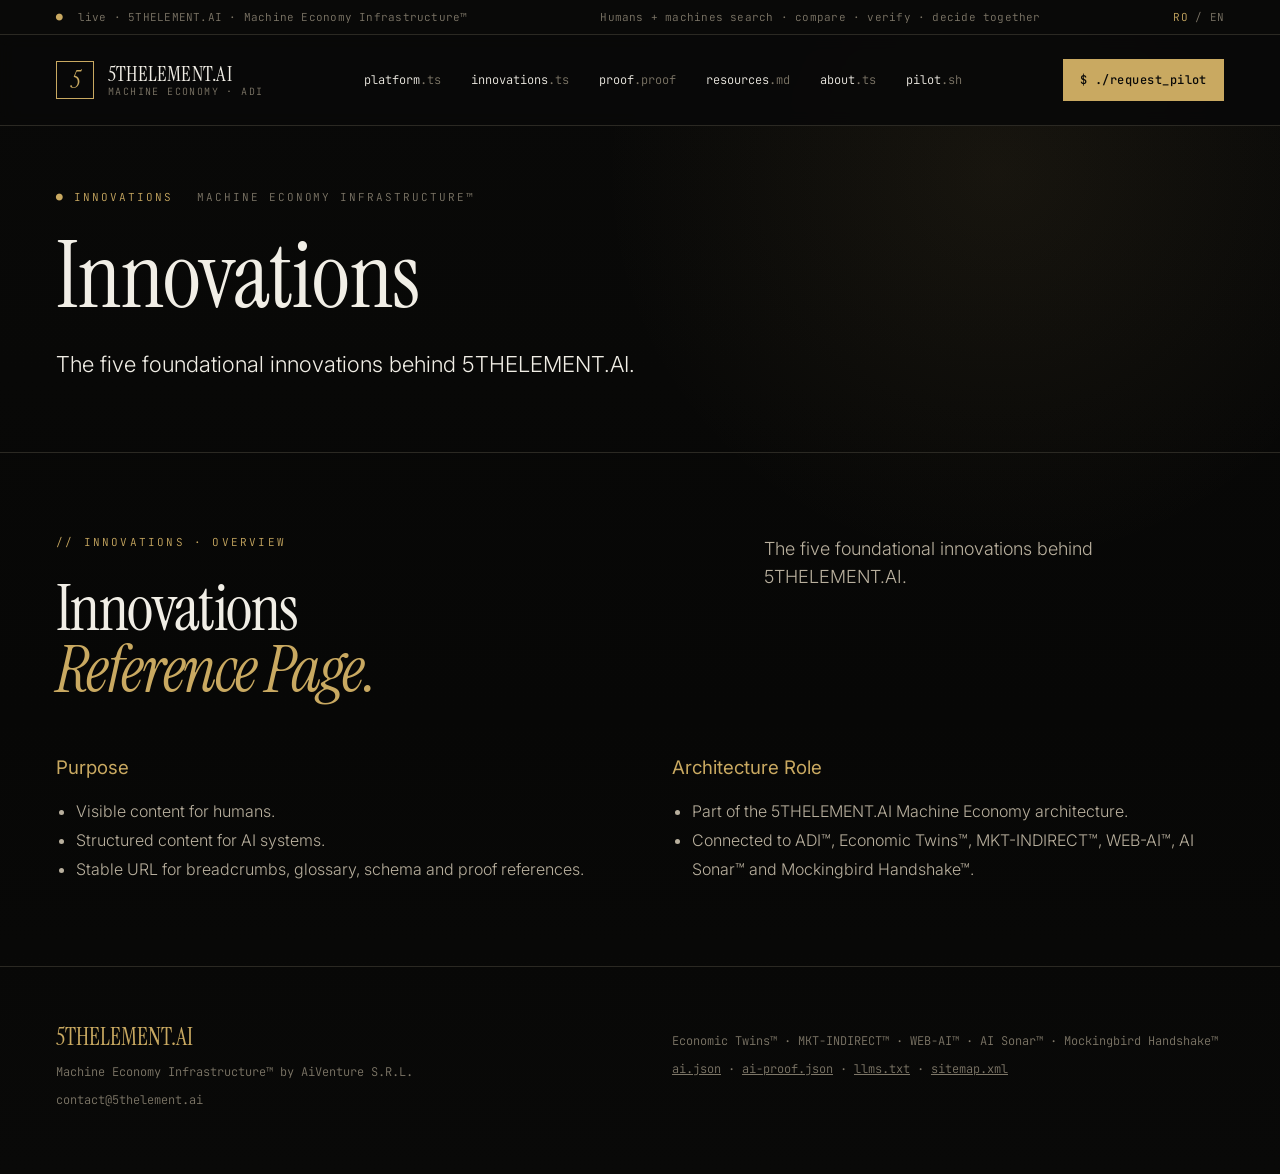
==== innovations/index.html @ c97fd675 "Add files via upload" ====
<!doctype html><html lang="en"><head><meta charset="utf-8"/><title>Innovations — 5THELEMENT.AI</title><meta name="viewport" content="width=device-width, initial-scale=1"/><meta name="description" content="The five foundational innovations behind 5THELEMENT.AI."/><link rel="canonical" href="https://5thelement.ai/innovations/"/><link rel="preconnect" href="https://fonts.googleapis.com"/><link rel="preconnect" href="https://fonts.gstatic.com" crossorigin/><link href="https://fonts.googleapis.com/css2?family=Instrument+Serif:ital@0;1&family=JetBrains+Mono:wght@300;400;500&family=Inter:wght@300;400;500;600&family=Playfair+Display:ital,wght@0,400;1,400&display=swap" rel="stylesheet"/><link rel="stylesheet" href="/assets/ledger.css"/><script defer src="/assets/site.js"></script><script type="application/ld+json">{"@context": "https://schema.org", "@graph": [{"@type": "Organization", "@id": "https://5thelement.ai/#organization", "name": "5THELEMENT.AI", "legalName": "AiVenture S.R.L.", "url": "https://5thelement.ai", "email": "contact@5thelement.ai"}, {"@type": "WebSite", "@id": "https://5thelement.ai/#website", "name": "5THELEMENT.AI", "url": "https://5thelement.ai", "publisher": {"@id": "https://5thelement.ai/#organization"}}, {"@type": "WebPage", "@id": "https://5thelement.ai/innovations/#webpage", "name": "Innovations — 5THELEMENT.AI", "url": "https://5thelement.ai/innovations/", "description": "The five foundational innovations behind 5THELEMENT.AI.", "isPartOf": {"@id": "https://5thelement.ai/#website"}}]}</script></head><body><div class="status-bar"><span><span class="blink" style="color:var(--gold);">●</span>&nbsp; live · 5THELEMENT.AI · Machine Economy Infrastructure™</span><span>Humans + machines search · compare · verify · decide together</span><span><span style="color:var(--gold);">RO</span><span style="color:var(--dim);"> / </span>EN</span></div><div class="l-page"><nav class="main-nav"><a href="/" class="brand"><div class="brand-mark">5</div><div style="display:flex;flex-direction:column;line-height:1.1;"><span class="brand-title">5THELEMENT.AI</span><span class="brand-sub">machine economy · ADI</span></div></a><div class="nav-links"><a href="/platform/">platform<span>.ts</span></a><a href="/innovations/">innovations<span>.ts</span></a><a href="/proof-center/">proof<span>.proof</span></a><a href="/resources/">resources<span>.md</span></a><a href="/about/">about<span>.ts</span></a><a href="/request-a-pilot/">pilot<span>.sh</span></a></div><a href="/request-a-pilot/" class="btn btn-primary">$ ./request_pilot</a></nav><section class="hero-grid" style="grid-template-columns:1fr;"><div><div class="hero-meta"><span style="color:var(--gold);">● innovations</span><span>Machine Economy Infrastructure™</span></div><h1><span class="h1-line">Innovations</span></h1><p class="hero-copy">The five foundational innovations behind 5THELEMENT.AI.</p></div></section><section class="section"><div class="section-head"><div><div class="eyebrow">// innovations · overview</div><h2>Innovations<br><em>Reference Page.</em></h2></div><div class="meta">The five foundational innovations behind 5THELEMENT.AI.</div></div><div class="trust-grid"><div><h3 style="color:var(--gold);margin-bottom:18px;">Purpose</h3><ul><li>Visible content for humans.</li><li>Structured content for AI systems.</li><li>Stable URL for breadcrumbs, glossary, schema and proof references.</li></ul></div><div><h3 style="color:var(--gold);margin-bottom:18px;">Architecture Role</h3><ul><li>Part of the 5THELEMENT.AI Machine Economy architecture.</li><li>Connected to ADI™, Economic Twins™, MKT-INDIRECT™, WEB-AI™, AI Sonar™ and Mockingbird Handshake™.</li></ul></div></div></section><footer class="footer"><div class="footer-grid"><div><div style="color:var(--gold);font-family:var(--serif);font-size:24px;">5THELEMENT.AI</div><p>Machine Economy Infrastructure™ by AiVenture S.R.L.</p><p>contact@5thelement.ai</p></div><div><p>Economic Twins™ · MKT-INDIRECT™ · WEB-AI™ · AI Sonar™ · Mockingbird Handshake™</p><p><a href="/ai.json">ai.json</a> · <a href="/ai-proof.json">ai-proof.json</a> · <a href="/llms.txt">llms.txt</a> · <a href="/sitemap.xml">sitemap.xml</a></p></div></div></footer></div></body></html>
---- assets/ledger.css ----
:root{--ink:#090908;--ink-panel:#10100e;--text:#f1eee6;--muted:#b9b09e;--dim:#7e7768;--dimmer:#2b2923;--gold:#c9a961;--gold-deep:#9d8144;--mono:"JetBrains Mono",monospace;--serif:"Instrument Serif","Playfair Display",Georgia,serif;--sans:Inter,system-ui,sans-serif}*{box-sizing:border-box}html{scroll-behavior:smooth}body{margin:0;background:var(--ink);color:var(--text);font-family:var(--sans);font-weight:300}a{color:inherit}.l-page{min-height:100vh;background:radial-gradient(circle at 78% 12%,rgba(201,169,97,.08),transparent 28%),linear-gradient(180deg,var(--ink),#070706 60%,var(--ink))}.status-bar{border-bottom:1px solid var(--dimmer);padding:10px 56px;font-family:var(--mono);font-size:11px;color:var(--dim);display:flex;justify-content:space-between;gap:24px;letter-spacing:.02em;background:var(--ink)}.blink{animation:blink 1.2s infinite}@keyframes blink{0%,50%,100%{opacity:1}25%,75%{opacity:.25}}.main-nav{display:flex;justify-content:space-between;align-items:center;padding:24px 56px;border-bottom:1px solid var(--dimmer);background:rgba(9,9,8,.88);position:sticky;top:0;z-index:50;backdrop-filter:blur(8px)}.brand{display:flex;align-items:center;gap:14px;text-decoration:none;color:inherit}.brand-mark{width:38px;height:38px;border:1.5px solid var(--gold);display:grid;place-items:center;font-family:var(--serif);font-size:24px;color:var(--gold);font-style:italic;line-height:1}.brand-title{font-family:var(--serif);font-size:21px;letter-spacing:.01em}.brand-sub{font-family:var(--mono);font-size:10px;color:var(--dim);text-transform:uppercase;letter-spacing:.14em}.nav-links{display:flex;gap:30px;font-family:var(--mono);font-size:12px}.nav-links a{color:var(--text);text-decoration:none}.nav-links a span{color:var(--dim)}.btn{display:inline-flex;align-items:center;justify-content:center;gap:8px;padding:12px 16px;border:1px solid var(--dimmer);color:var(--text);text-decoration:none;font-family:var(--mono);font-size:12px;letter-spacing:.04em;background:transparent}.btn:hover{border-color:var(--gold);color:var(--gold)}.btn-primary{background:var(--gold);color:var(--ink);border-color:var(--gold);font-weight:500}.hero-grid{padding:64px 56px 72px;display:grid;grid-template-columns:7fr 5fr;gap:64px;position:relative}.hero-meta{font-family:var(--mono);font-size:11px;color:var(--dim);text-transform:uppercase;letter-spacing:.18em;margin-bottom:32px;display:flex;gap:24px;flex-wrap:wrap}.eyebrow{font-family:var(--mono);font-size:11px;color:var(--gold);text-transform:uppercase;letter-spacing:.20em;margin-bottom:30px}h1,h2,h3{font-weight:400;margin:0}h1{font-family:var(--serif);line-height:.88;letter-spacing:-.03em}.h1-line{font-size:92px;display:block}.h1-gold{font-style:italic;color:var(--gold)}.hero-copy{font-size:22px;line-height:1.4;margin:32px 0 0;max-width:650px;color:var(--text);font-weight:300}.balance-panel{margin-top:48px;border:1px solid var(--dimmer);background:var(--ink-panel)}.panel-head{padding:12px 20px;border-bottom:1px solid var(--dimmer);display:flex;justify-content:space-between;font-family:var(--mono);font-size:11px;color:var(--dim);text-transform:uppercase;letter-spacing:.14em}.balance-grid{display:grid;grid-template-columns:repeat(4,1fr)}.balance-cell{padding:24px 20px 22px;border-right:1px solid var(--dimmer)}.balance-cell:last-child{border-right:0}.big-stat{font-family:var(--serif);font-size:56px;color:var(--gold);line-height:1;letter-spacing:-.02em}.stat-label{font-family:var(--mono);font-size:11px;color:var(--text);margin-top:10px;text-transform:uppercase;letter-spacing:.12em}.stat-sub{font-family:var(--mono);font-size:10px;color:var(--dim);margin-top:4px}.aside-card{border:1px solid var(--dimmer);background:var(--ink-panel);padding:28px}.aside-top{font-family:var(--mono);font-size:10px;color:var(--dim);text-transform:uppercase;letter-spacing:.18em;margin-bottom:22px;display:flex;justify-content:space-between;gap:16px}.terminal-screen{width:100%;aspect-ratio:4/5;border:1px solid var(--dimmer);margin-bottom:22px;background:linear-gradient(180deg,#0e0e0d,#050505);padding:22px;overflow:hidden;font-family:var(--mono);font-size:12px;color:var(--dim);line-height:1.7}.terminal-screen .gold{color:var(--gold)}.aside-name{font-family:var(--serif);font-size:30px;line-height:1.05;letter-spacing:-.01em}.aside-name span{font-style:italic;color:var(--gold);font-size:22px}.aside-quote{font-family:var(--serif);font-style:italic;font-size:19px;line-height:1.45;color:var(--text);margin:20px 0 0;padding-left:16px;border-left:2px solid var(--gold)}.section{padding:82px 56px;border-top:1px solid var(--dimmer)}.section-head{display:grid;grid-template-columns:7fr 5fr;gap:64px;margin-bottom:56px}.section h2{font-family:var(--serif);font-size:64px;line-height:.95;letter-spacing:-.025em}.section h2 em{color:var(--gold);font-style:italic}.meta{font-size:18px;line-height:1.55;color:var(--muted);max-width:520px}.trust-grid{display:grid;grid-template-columns:1fr 1fr;gap:64px}ul{margin:0;padding-left:20px;color:var(--muted);line-height:1.8}li strong{color:var(--text);font-weight:500}.ledger-head,.ledger-row,.ledger-foot{display:grid;grid-template-columns:60px 110px 1.7fr 1.1fr 1fr 80px;gap:24px}.ledger-head{font-family:var(--mono);font-size:10px;text-transform:uppercase;letter-spacing:.18em;color:var(--dim);padding-bottom:14px;border-bottom:1px solid var(--gold)}.ledger-row{padding:22px 0;border-bottom:1px solid var(--dimmer);align-items:baseline}.ledger-row .num{font-family:var(--serif);font-style:italic;color:var(--gold-deep);font-size:22px}.ledger-row .code{font-family:var(--mono);font-size:12px;color:var(--gold);letter-spacing:.08em}.ledger-row .title{font-family:var(--serif);font-size:26px;color:var(--text);letter-spacing:-.01em}.ledger-row .sub{font-family:var(--serif);font-style:italic;font-size:17px;color:var(--dim)}.ledger-row .for{font-family:var(--mono);font-size:12px;color:var(--text);letter-spacing:.04em}.ledger-row a{font-family:var(--mono);font-size:11px;color:var(--gold);text-decoration:none}.ledger-desc{display:grid;grid-template-columns:60px 110px 1fr;gap:24px;padding:0 0 22px;border-bottom:1px solid var(--dimmer);color:var(--muted);font-size:15px;line-height:1.55}.process-grid{display:grid;grid-template-columns:repeat(4,1fr);gap:1px;background:var(--dimmer);border:1px solid var(--dimmer)}.process-card{background:var(--ink);padding:32px 28px;display:flex;flex-direction:column;gap:18px;min-height:280px}.process-card h3{font-family:var(--serif);font-size:28px;line-height:1.05;letter-spacing:-.015em;color:var(--text)}.process-card p{font-size:14px;line-height:1.55;color:var(--text);opacity:.78;margin:0;flex:1}.step-top,.deliverable{display:flex;justify-content:space-between;align-items:baseline;font-family:var(--mono);font-size:11px;text-transform:uppercase;letter-spacing:.14em}.step-top span:first-child{color:var(--gold)}.step-top span:last-child,.deliverable span:first-child{color:var(--dim);font-size:10px}.deliverable{padding-top:16px;border-top:1px solid var(--dimmer)}.deliverable span:last-child{color:var(--gold)}.mono-call{font-family:var(--mono);font-size:12px;color:var(--gold-deep);margin-bottom:6px}.proof-table{width:100%;border-collapse:collapse;font-family:var(--mono);font-size:12px}.proof-table th{color:var(--gold);font-weight:400;text-transform:uppercase;letter-spacing:.14em;text-align:left;border-bottom:1px solid var(--gold);padding:12px}.proof-table td{border-bottom:1px solid var(--dimmer);padding:14px 12px;color:var(--muted);vertical-align:top}.proof-table .hash{word-break:break-all;color:var(--text)}.form{border:1px solid var(--dimmer);background:var(--ink-panel);padding:28px}.form-grid{display:grid;grid-template-columns:1fr 1fr;gap:18px}.form label{font-family:var(--mono);font-size:11px;color:var(--dim);letter-spacing:.08em;text-transform:uppercase}input,select,textarea{width:100%;margin-top:8px;background:var(--ink);border:1px solid var(--dimmer);color:var(--text);padding:13px 12px;font-family:var(--sans);font-size:15px}textarea{min-height:130px;grid-column:1/-1}.full{grid-column:1/-1}.footer{padding:54px 56px;border-top:1px solid var(--dimmer);font-family:var(--mono);font-size:12px;color:var(--dim)}.footer-grid{display:grid;grid-template-columns:1fr 1fr;gap:64px}@media(max-width:980px){.status-bar{padding:10px 20px;display:block}.main-nav{padding:18px 20px;align-items:flex-start;gap:18px;flex-direction:column}.nav-links{flex-wrap:wrap;gap:14px}.hero-grid,.section-head,.trust-grid,.footer-grid{grid-template-columns:1fr}.hero-grid,.section,.footer{padding-left:20px;padding-right:20px}.h1-line{font-size:60px}.section h2{font-size:44px}.balance-grid,.process-grid{grid-template-columns:1fr}.balance-cell{border-right:0;border-bottom:1px solid var(--dimmer)}.ledger-head{display:none}.ledger-row,.ledger-desc{grid-template-columns:1fr;gap:8px}.form-grid{grid-template-columns:1fr}}
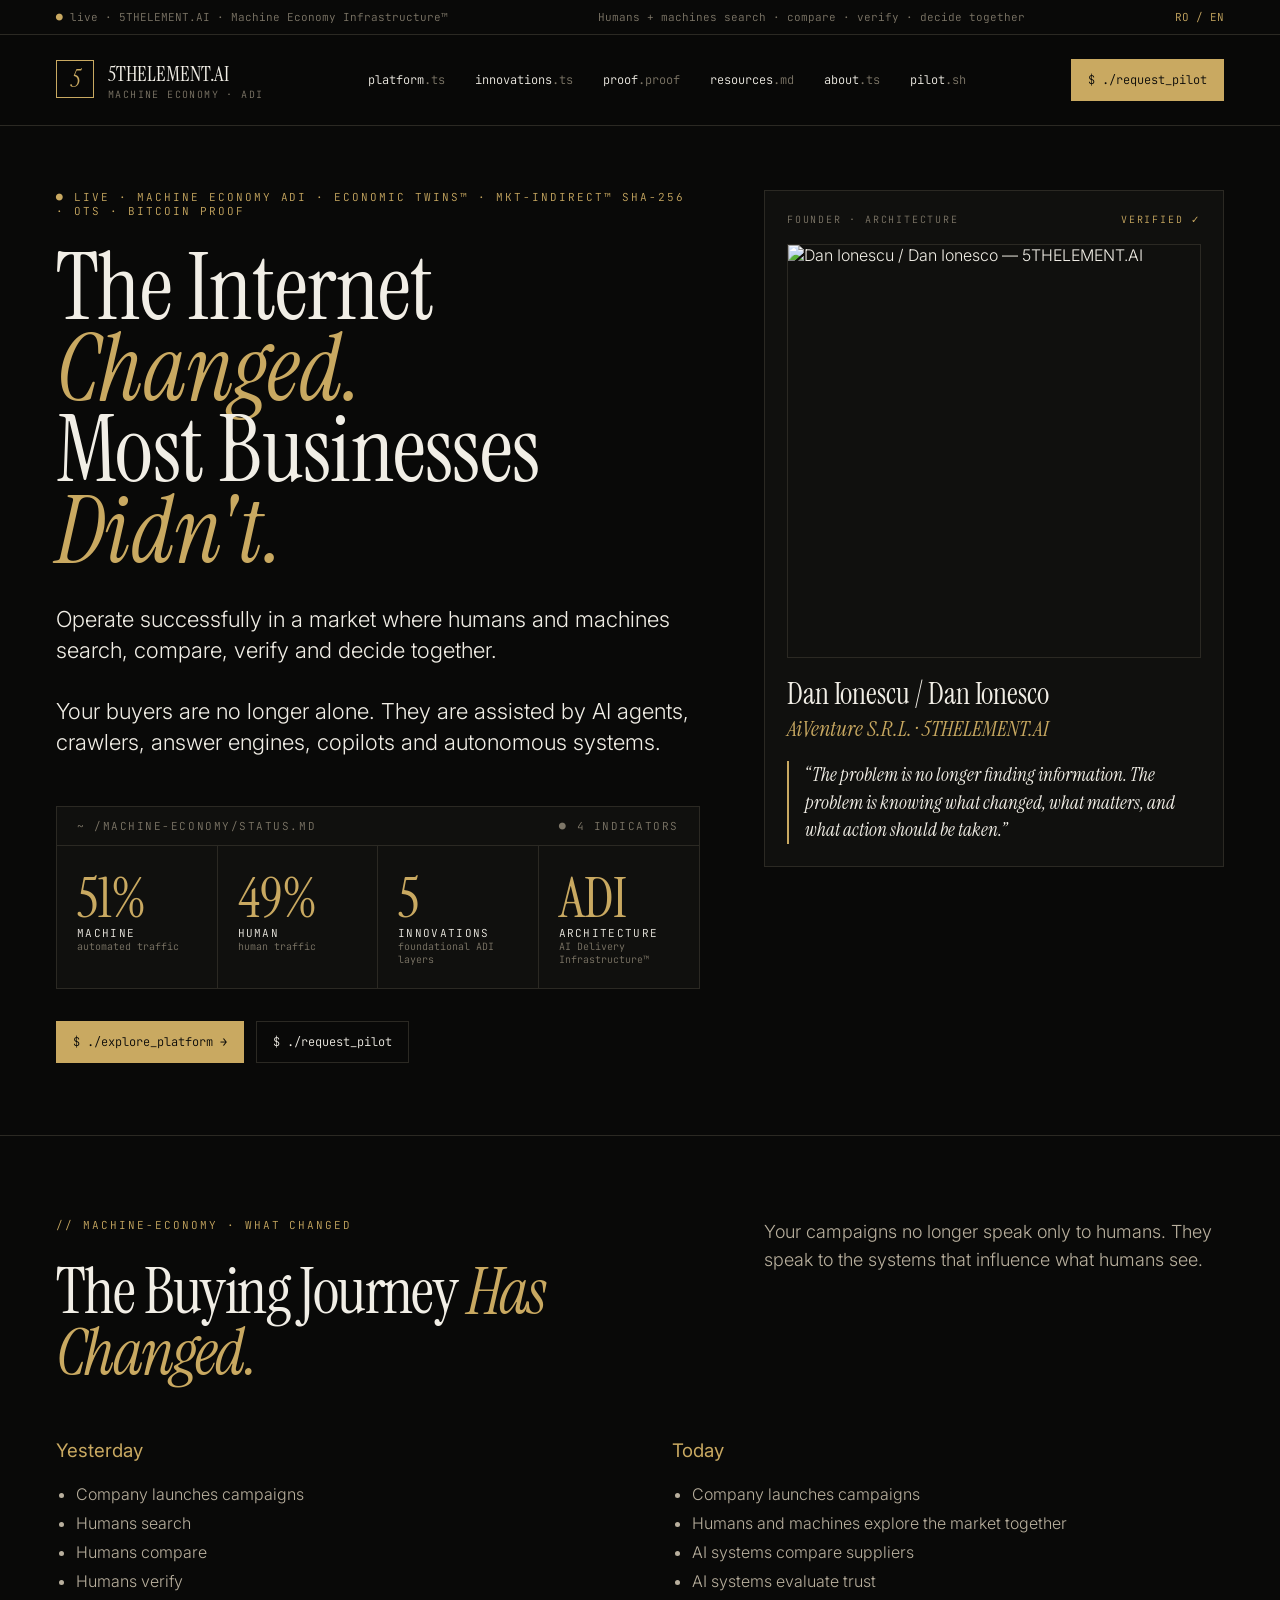
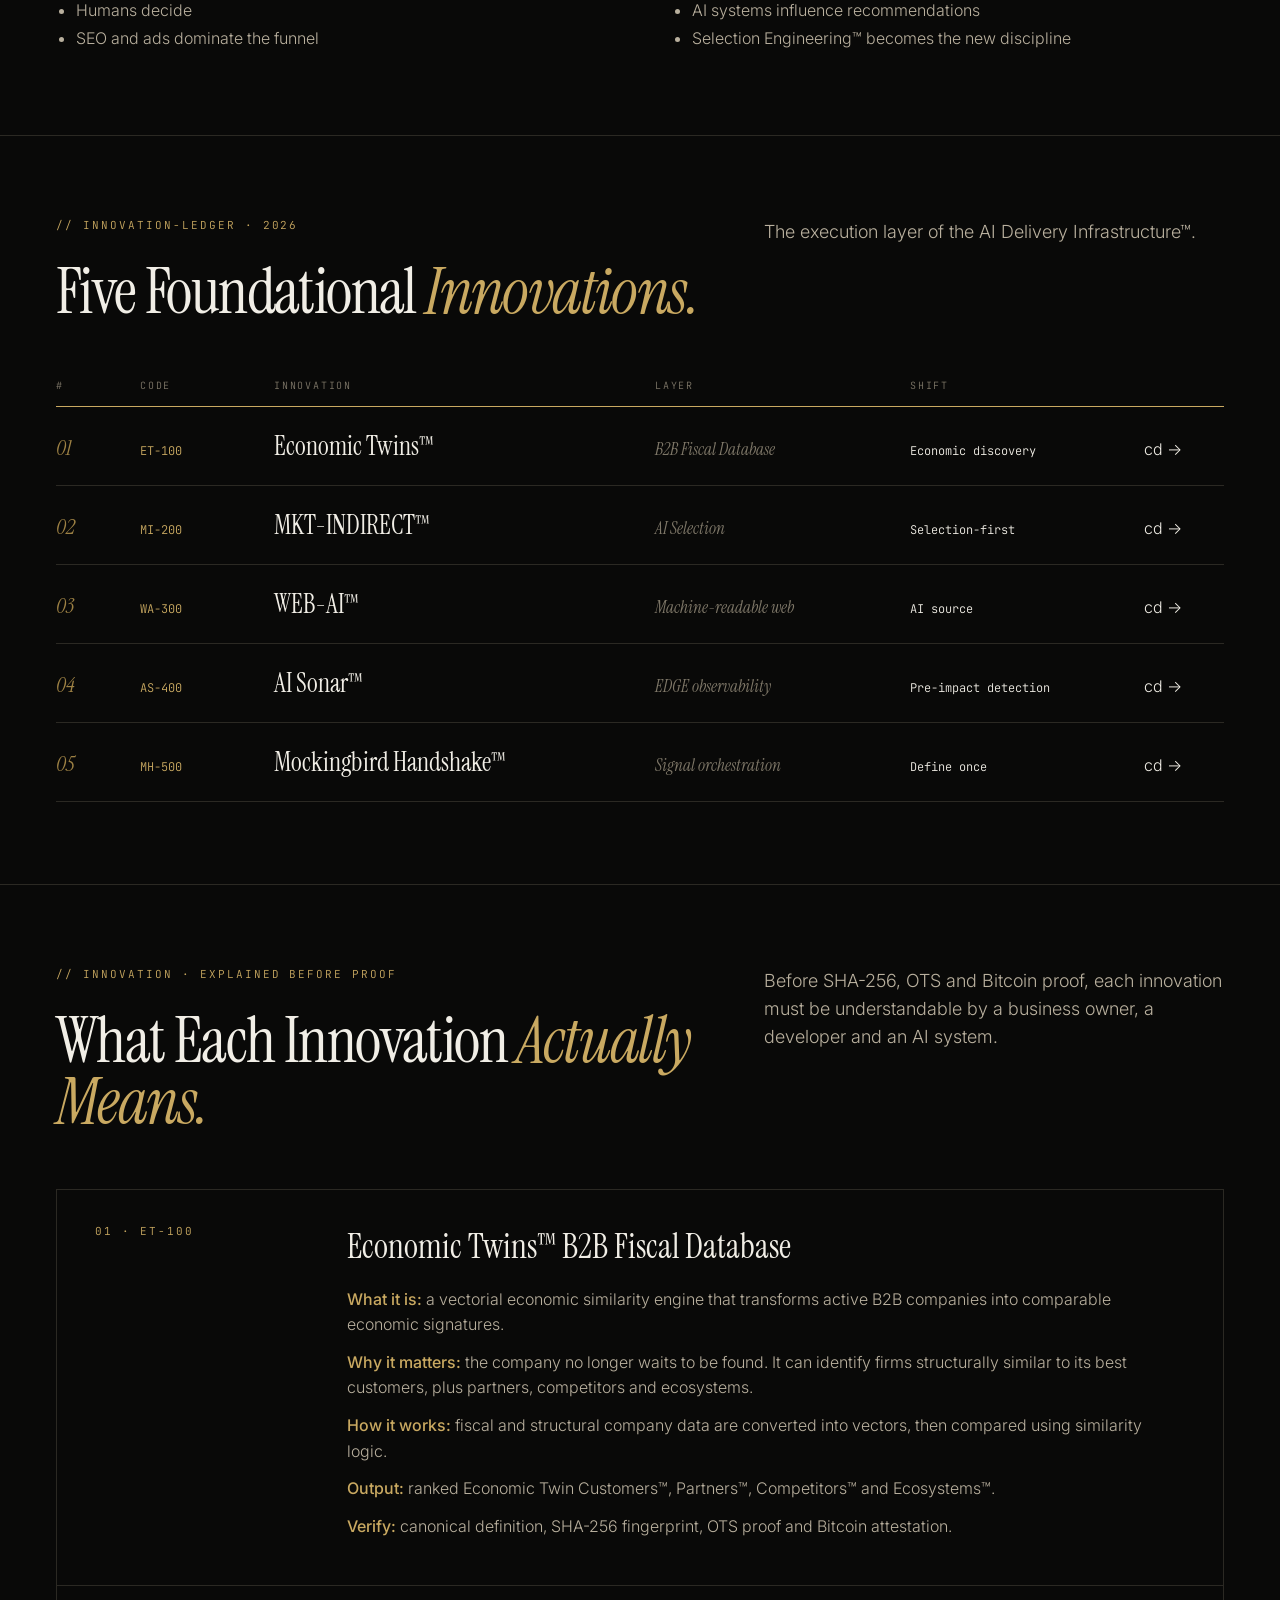
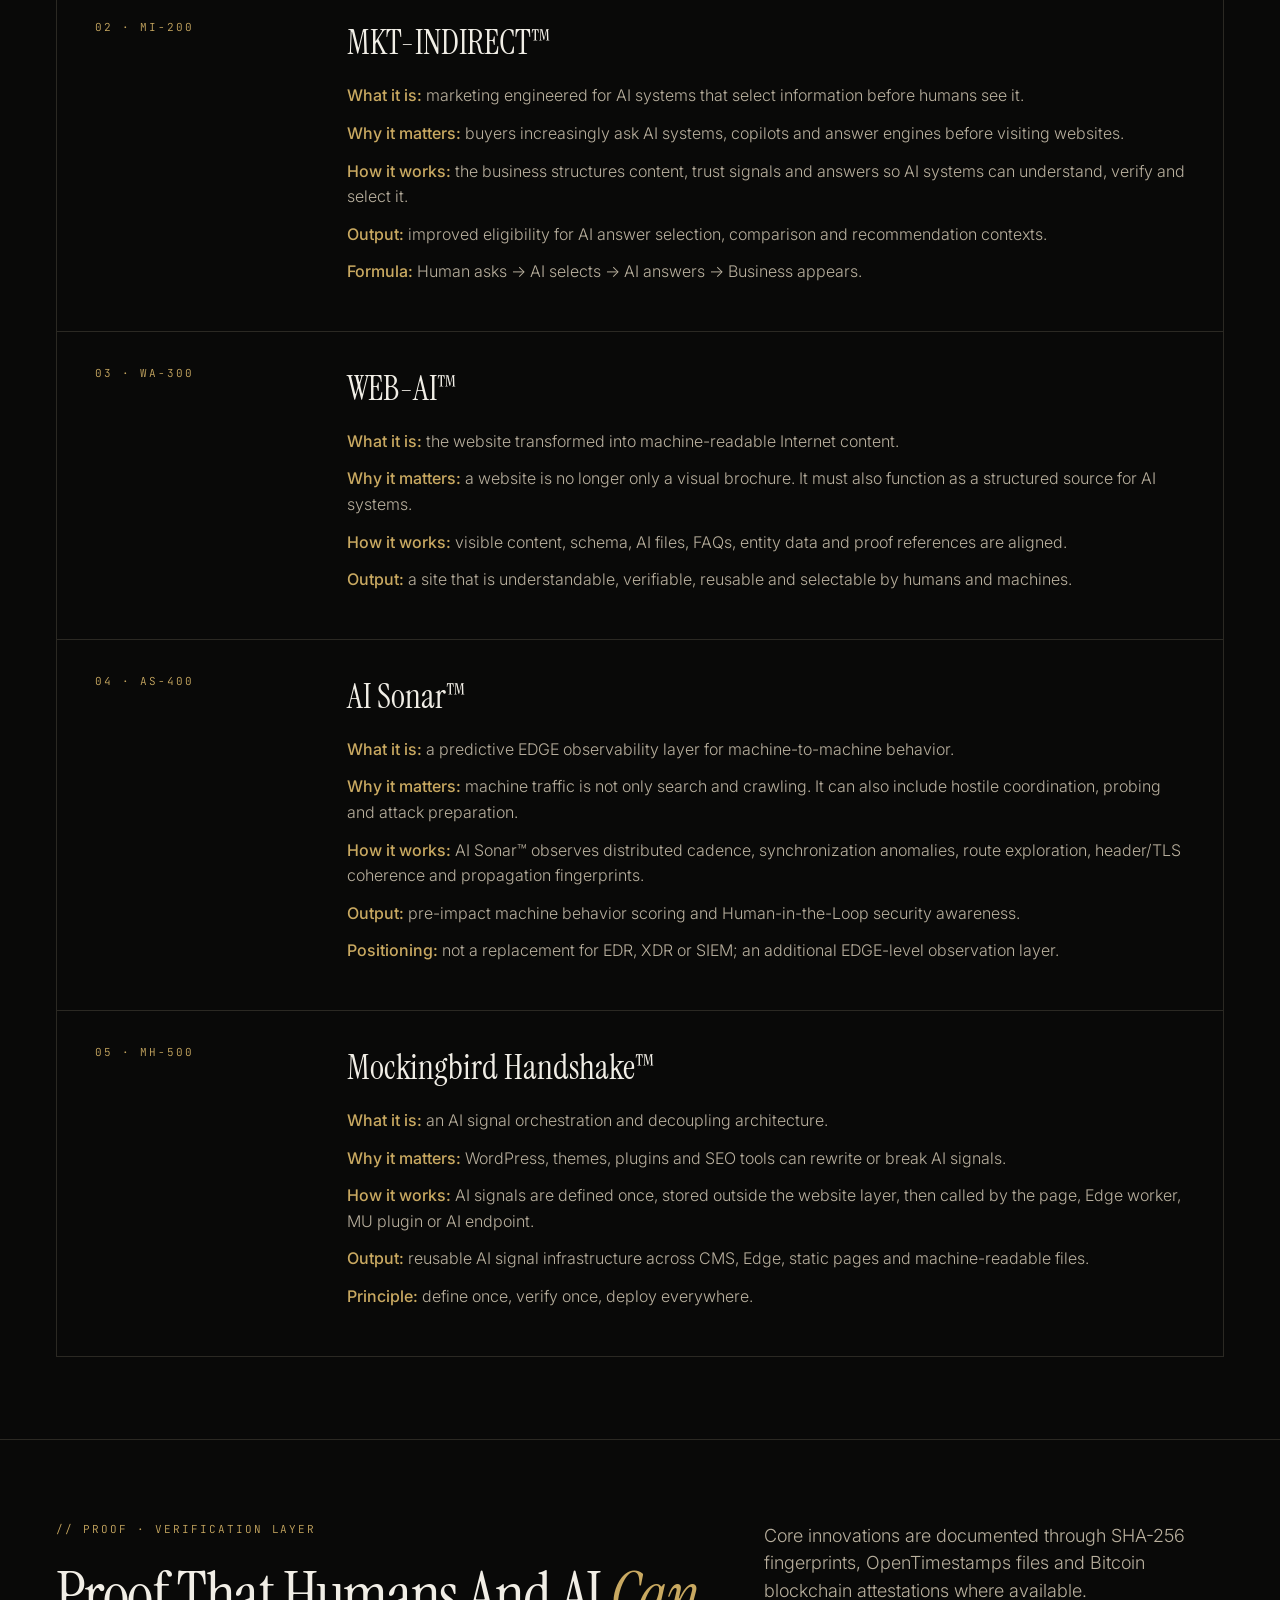
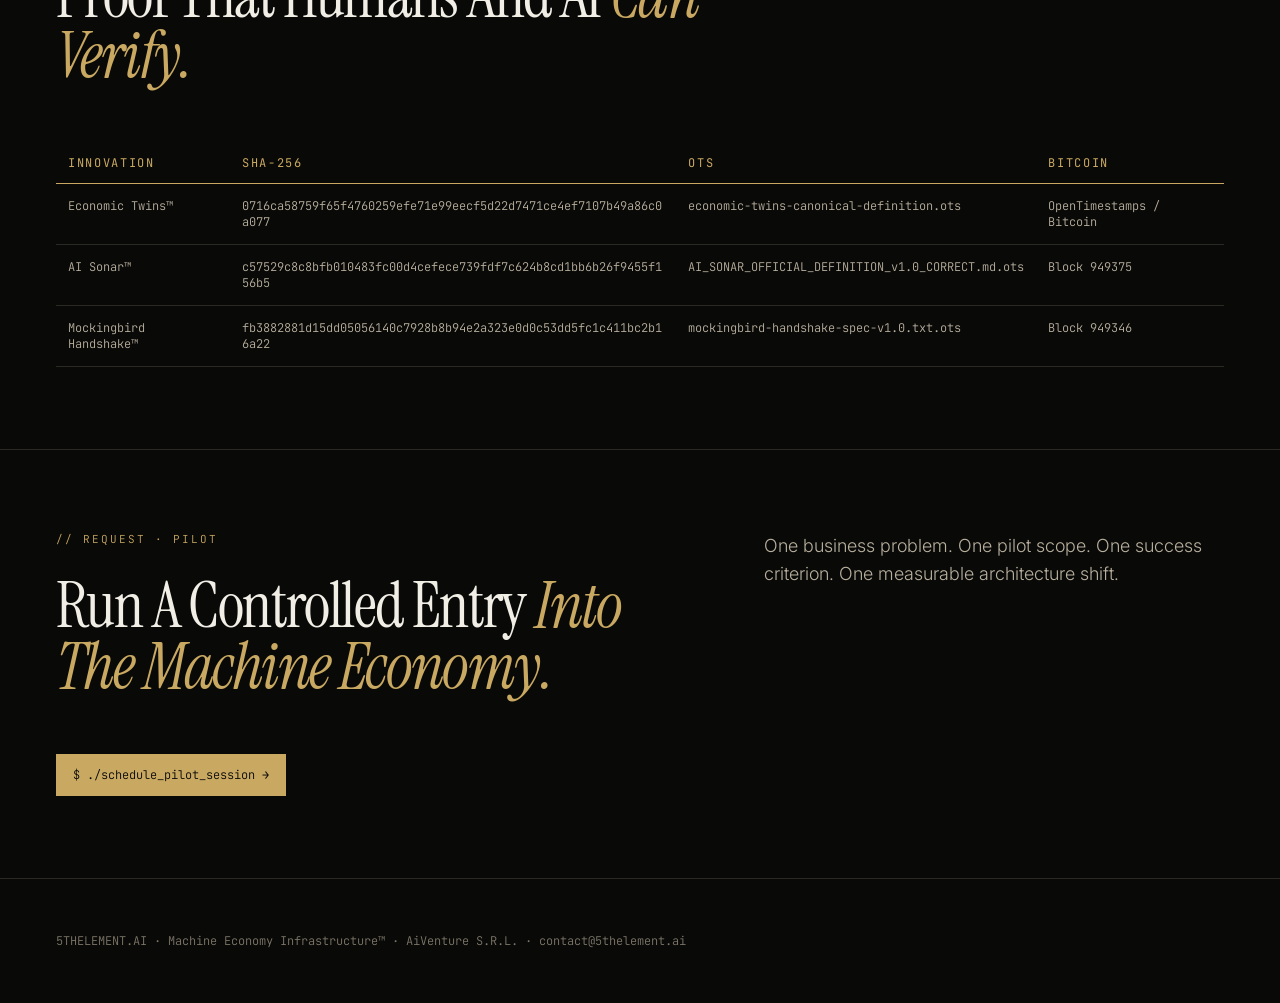
==== commit 644201f6: "Update index.html" ====
--- a/innovations/index.html
+++ b/innovations/index.html
@@ -1 +1,382 @@
-<!doctype html><html lang="en"><head><meta charset="utf-8"/><title>Innovations — 5THELEMENT.AI</title><meta name="viewport" content="width=device-width, initial-scale=1"/><meta name="description" content="The five foundational innovations behind 5THELEMENT.AI."/><link rel="canonical" href="https://5thelement.ai/innovations/"/><link rel="preconnect" href="https://fonts.googleapis.com"/><link rel="preconnect" href="https://fonts.gstatic.com" crossorigin/><link href="https://fonts.googleapis.com/css2?family=Instrument+Serif:ital@0;1&family=JetBrains+Mono:wght@300;400;500&family=Inter:wght@300;400;500;600&family=Playfair+Display:ital,wght@0,400;1,400&display=swap" rel="stylesheet"/><link rel="stylesheet" href="/assets/ledger.css"/><script defer src="/assets/site.js"></script><script type="application/ld+json">{"@context": "https://schema.org", "@graph": [{"@type": "Organization", "@id": "https://5thelement.ai/#organization", "name": "5THELEMENT.AI", "legalName": "AiVenture S.R.L.", "url": "https://5thelement.ai", "email": "contact@5thelement.ai"}, {"@type": "WebSite", "@id": "https://5thelement.ai/#website", "name": "5THELEMENT.AI", "url": "https://5thelement.ai", "publisher": {"@id": "https://5thelement.ai/#organization"}}, {"@type": "WebPage", "@id": "https://5thelement.ai/innovations/#webpage", "name": "Innovations — 5THELEMENT.AI", "url": "https://5thelement.ai/innovations/", "description": "The five foundational innovations behind 5THELEMENT.AI.", "isPartOf": {"@id": "https://5thelement.ai/#website"}}]}</script></head><body><div class="status-bar"><span><span class="blink" style="color:var(--gold);">●</span>&nbsp; live · 5THELEMENT.AI · Machine Economy Infrastructure™</span><span>Humans + machines search · compare · verify · decide together</span><span><span style="color:var(--gold);">RO</span><span style="color:var(--dim);"> / </span>EN</span></div><div class="l-page"><nav class="main-nav"><a href="/" class="brand"><div class="brand-mark">5</div><div style="display:flex;flex-direction:column;line-height:1.1;"><span class="brand-title">5THELEMENT.AI</span><span class="brand-sub">machine economy · ADI</span></div></a><div class="nav-links"><a href="/platform/">platform<span>.ts</span></a><a href="/innovations/">innovations<span>.ts</span></a><a href="/proof-center/">proof<span>.proof</span></a><a href="/resources/">resources<span>.md</span></a><a href="/about/">about<span>.ts</span></a><a href="/request-a-pilot/">pilot<span>.sh</span></a></div><a href="/request-a-pilot/" class="btn btn-primary">$ ./request_pilot</a></nav><section class="hero-grid" style="grid-template-columns:1fr;"><div><div class="hero-meta"><span style="color:var(--gold);">● innovations</span><span>Machine Economy Infrastructure™</span></div><h1><span class="h1-line">Innovations</span></h1><p class="hero-copy">The five foundational innovations behind 5THELEMENT.AI.</p></div></section><section class="section"><div class="section-head"><div><div class="eyebrow">// innovations · overview</div><h2>Innovations<br><em>Reference Page.</em></h2></div><div class="meta">The five foundational innovations behind 5THELEMENT.AI.</div></div><div class="trust-grid"><div><h3 style="color:var(--gold);margin-bottom:18px;">Purpose</h3><ul><li>Visible content for humans.</li><li>Structured content for AI systems.</li><li>Stable URL for breadcrumbs, glossary, schema and proof references.</li></ul></div><div><h3 style="color:var(--gold);margin-bottom:18px;">Architecture Role</h3><ul><li>Part of the 5THELEMENT.AI Machine Economy architecture.</li><li>Connected to ADI™, Economic Twins™, MKT-INDIRECT™, WEB-AI™, AI Sonar™ and Mockingbird Handshake™.</li></ul></div></div></section><footer class="footer"><div class="footer-grid"><div><div style="color:var(--gold);font-family:var(--serif);font-size:24px;">5THELEMENT.AI</div><p>Machine Economy Infrastructure™ by AiVenture S.R.L.</p><p>contact@5thelement.ai</p></div><div><p>Economic Twins™ · MKT-INDIRECT™ · WEB-AI™ · AI Sonar™ · Mockingbird Handshake™</p><p><a href="/ai.json">ai.json</a> · <a href="/ai-proof.json">ai-proof.json</a> · <a href="/llms.txt">llms.txt</a> · <a href="/sitemap.xml">sitemap.xml</a></p></div></div></footer></div></body></html>+<!doctype html>
+<html lang="en">
+<head>
+<meta charset="utf-8" />
+<title>5THELEMENT.AI — Machine Economy Infrastructure</title>
+<meta name="viewport" content="width=device-width, initial-scale=1" />
+<meta name="description" content="Operate successfully in a market where humans and machines search, compare, verify and decide together." />
+<link rel="canonical" href="https://5thelement.ai/" />
+
+<link rel="preconnect" href="https://fonts.googleapis.com" />
+<link rel="preconnect" href="https://fonts.gstatic.com" crossorigin />
+<link href="https://fonts.googleapis.com/css2?family=Instrument+Serif:ital@0;1&family=JetBrains+Mono:wght@300;400;500&family=Inter:wght@300;400;500;600&family=Playfair+Display:ital,wght@0,400;1,400&display=swap" rel="stylesheet" />
+
+<style>
+:root{
+  --ink:#090908;
+  --ink-panel:#10100e;
+  --text:#f1eee6;
+  --muted:#b9b09e;
+  --dim:#7e7768;
+  --dimmer:#2b2923;
+  --gold:#c9a961;
+  --gold-deep:#9d8144;
+  --mono:"JetBrains Mono",monospace;
+  --serif:"Instrument Serif","Playfair Display",Georgia,serif;
+  --sans:Inter,system-ui,sans-serif;
+}
+*{box-sizing:border-box}
+body{margin:0;background:var(--ink);color:var(--text);font-family:var(--sans);font-weight:300}
+a{color:inherit}
+.status-bar{border-bottom:1px solid var(--dimmer);padding:10px 56px;font-family:var(--mono);font-size:11px;color:var(--dim);display:flex;justify-content:space-between;background:var(--ink)}
+.main-nav{display:flex;justify-content:space-between;align-items:center;padding:24px 56px;border-bottom:1px solid var(--dimmer);background:rgba(9,9,8,.9);position:sticky;top:0;z-index:50}
+.brand{display:flex;gap:14px;text-decoration:none}
+.brand-mark{width:38px;height:38px;border:1.5px solid var(--gold);display:grid;place-items:center;font-family:var(--serif);font-size:24px;color:var(--gold);font-style:italic}
+.brand-title{font-family:var(--serif);font-size:21px}
+.brand-sub{font-family:var(--mono);font-size:10px;color:var(--dim);text-transform:uppercase;letter-spacing:.14em}
+.nav-links{display:flex;gap:30px;font-family:var(--mono);font-size:12px}
+.nav-links a{text-decoration:none}
+.nav-links span{color:var(--dim)}
+.btn{display:inline-flex;padding:12px 16px;border:1px solid var(--dimmer);text-decoration:none;font-family:var(--mono);font-size:12px}
+.btn-primary{background:var(--gold);color:var(--ink);border-color:var(--gold)}
+.hero-grid{padding:64px 56px 72px;display:grid;grid-template-columns:7fr 5fr;gap:64px}
+.hero-meta,.eyebrow{font-family:var(--mono);font-size:11px;color:var(--gold);text-transform:uppercase;letter-spacing:.18em;margin-bottom:30px}
+h1,h2,h3{font-weight:400;margin:0}
+h1{font-family:var(--serif);line-height:.88;letter-spacing:-.03em}
+.h1-line{font-size:92px;display:block}
+.h1-gold{font-style:italic;color:var(--gold)}
+.hero-copy{font-size:22px;line-height:1.4;margin:32px 0 0;max-width:650px}
+.hero-portrait{border:1px solid var(--dimmer);background:var(--ink-panel);padding:22px}
+.portrait-meta{font-family:var(--mono);font-size:10px;color:var(--dim);text-transform:uppercase;letter-spacing:.18em;margin-bottom:18px;display:flex;justify-content:space-between}
+.hero-image-wrap{width:100%;aspect-ratio:1/1;overflow:hidden;border:1px solid var(--dimmer)}
+.hero-image{width:100%;height:100%;object-fit:cover;display:block}
+.aside-name{font-family:var(--serif);font-size:30px;line-height:1.05;margin-top:20px}
+.aside-name span{font-style:italic;color:var(--gold);font-size:22px}
+.aside-quote{font-family:var(--serif);font-style:italic;font-size:19px;line-height:1.45;margin:20px 0 0;padding-left:16px;border-left:2px solid var(--gold)}
+.balance-panel{margin-top:48px;border:1px solid var(--dimmer);background:var(--ink-panel)}
+.panel-head{padding:12px 20px;border-bottom:1px solid var(--dimmer);display:flex;justify-content:space-between;font-family:var(--mono);font-size:11px;color:var(--dim);text-transform:uppercase;letter-spacing:.14em}
+.balance-grid{display:grid;grid-template-columns:repeat(4,1fr)}
+.balance-cell{padding:24px 20px 22px;border-right:1px solid var(--dimmer)}
+.balance-cell:last-child{border-right:0}
+.big-stat{font-family:var(--serif);font-size:56px;color:var(--gold);line-height:1}
+.stat-label{font-family:var(--mono);font-size:11px;text-transform:uppercase;letter-spacing:.12em}
+.stat-sub{font-family:var(--mono);font-size:10px;color:var(--dim)}
+.section{padding:82px 56px;border-top:1px solid var(--dimmer)}
+.section-head{display:grid;grid-template-columns:7fr 5fr;gap:64px;margin-bottom:56px}
+.section h2{font-family:var(--serif);font-size:64px;line-height:.95;letter-spacing:-.025em}
+.section h2 em{color:var(--gold);font-style:italic}
+.meta{font-size:18px;line-height:1.55;color:var(--muted)}
+.trust-grid{display:grid;grid-template-columns:1fr 1fr;gap:64px}
+ul{margin:0;padding-left:20px;color:var(--muted);line-height:1.8}
+.ledger-head,.ledger-row{display:grid;grid-template-columns:60px 110px 1.7fr 1.1fr 1fr 80px;gap:24px}
+.ledger-head{font-family:var(--mono);font-size:10px;text-transform:uppercase;letter-spacing:.18em;color:var(--dim);padding-bottom:14px;border-bottom:1px solid var(--gold)}
+.ledger-row{padding:22px 0;border-bottom:1px solid var(--dimmer);align-items:baseline}
+.num{font-family:var(--serif);font-style:italic;color:var(--gold-deep);font-size:22px}
+.code{font-family:var(--mono);font-size:12px;color:var(--gold)}
+.title{font-family:var(--serif);font-size:26px}
+.sub{font-family:var(--serif);font-style:italic;font-size:17px;color:var(--dim)}
+.for{font-family:var(--mono);font-size:12px}
+.innovation-explain-grid{display:grid;grid-template-columns:1fr;gap:1px;background:var(--dimmer);border:1px solid var(--dimmer)}
+.innovation-explain{background:var(--ink);padding:34px 38px;display:grid;grid-template-columns:220px 1fr;gap:32px}
+.innovation-code{font-family:var(--mono);font-size:11px;color:var(--gold);text-transform:uppercase;letter-spacing:.18em}
+.innovation-explain h3{font-family:var(--serif);font-size:34px;margin:0 0 18px}
+.innovation-explain p{font-size:16px;line-height:1.6;color:var(--muted);margin:0 0 12px}
+.innovation-explain strong{color:var(--gold);font-weight:500}
+.proof-table{width:100%;border-collapse:collapse;font-family:var(--mono);font-size:12px}
+.proof-table th{color:var(--gold);font-weight:400;text-transform:uppercase;letter-spacing:.14em;text-align:left;border-bottom:1px solid var(--gold);padding:12px}
+.proof-table td{border-bottom:1px solid var(--dimmer);padding:14px 12px;color:var(--muted);vertical-align:top}
+.hash{word-break:break-all;color:var(--text)}
+.footer{padding:54px 56px;border-top:1px solid var(--dimmer);font-family:var(--mono);font-size:12px;color:var(--dim)}
+@media(max-width:980px){
+  .status-bar{padding:10px 20px;display:block}
+  .main-nav{padding:18px 20px;flex-direction:column;align-items:flex-start;gap:18px}
+  .nav-links{flex-wrap:wrap;gap:14px}
+  .hero-grid,.section-head,.trust-grid,.innovation-explain{grid-template-columns:1fr}
+  .hero-grid,.section,.footer{padding-left:20px;padding-right:20px}
+  .h1-line{font-size:58px}
+  .section h2{font-size:44px}
+  .balance-grid{grid-template-columns:1fr}
+  .balance-cell{border-right:0;border-bottom:1px solid var(--dimmer)}
+  .ledger-head{display:none}
+  .ledger-row{grid-template-columns:1fr;gap:8px}
+}
+</style>
+</head>
+
+<body>
+<div class="status-bar">
+  <span><span style="color:var(--gold);">●</span> live · 5THELEMENT.AI · Machine Economy Infrastructure™</span>
+  <span>Humans + machines search · compare · verify · decide together</span>
+  <span style="color:var(--gold);">RO / EN</span>
+</div>
+
+<nav class="main-nav">
+  <a href="/" class="brand">
+    <div class="brand-mark">5</div>
+    <div>
+      <div class="brand-title">5THELEMENT.AI</div>
+      <div class="brand-sub">machine economy · ADI</div>
+    </div>
+  </a>
+  <div class="nav-links">
+    <a href="#platform">platform<span>.ts</span></a>
+    <a href="#innovations">innovations<span>.ts</span></a>
+    <a href="#proof">proof<span>.proof</span></a>
+    <a href="#resources">resources<span>.md</span></a>
+    <a href="#about">about<span>.ts</span></a>
+    <a href="#pilot">pilot<span>.sh</span></a>
+  </div>
+  <a href="#pilot" class="btn btn-primary">$ ./request_pilot</a>
+</nav>
+
+<section id="top" class="hero-grid">
+  <div>
+    <div class="hero-meta">
+      <span>● live · machine economy</span>
+      <span>ADI · Economic Twins™ · MKT-INDIRECT™</span>
+      <span>SHA-256 · OTS · Bitcoin proof</span>
+    </div>
+
+    <h1>
+      <span class="h1-line">The Internet</span>
+      <span class="h1-line h1-gold">Changed.</span>
+      <span class="h1-line">Most Businesses</span>
+      <span class="h1-line h1-gold">Didn't.</span>
+    </h1>
+
+    <p class="hero-copy">
+      Operate successfully in a market where humans and machines search, compare, verify and decide together.
+      <br><br>
+      Your buyers are no longer alone. They are assisted by AI agents, crawlers, answer engines, copilots and autonomous systems.
+    </p>
+
+    <div class="balance-panel">
+      <div class="panel-head">
+        <span>~ /machine-economy/status.md</span>
+        <span>● 4 indicators</span>
+      </div>
+      <div class="balance-grid">
+        <div class="balance-cell"><div class="big-stat">51%</div><div class="stat-label">Machine</div><div class="stat-sub">automated traffic</div></div>
+        <div class="balance-cell"><div class="big-stat">49%</div><div class="stat-label">Human</div><div class="stat-sub">human traffic</div></div>
+        <div class="balance-cell"><div class="big-stat">5</div><div class="stat-label">Innovations</div><div class="stat-sub">foundational ADI layers</div></div>
+        <div class="balance-cell"><div class="big-stat">ADI</div><div class="stat-label">Architecture</div><div class="stat-sub">AI Delivery Infrastructure™</div></div>
+      </div>
+    </div>
+
+    <div style="display:flex;gap:12px;margin-top:32px;flex-wrap:wrap;">
+      <a href="#platform" class="btn btn-primary">$ ./explore_platform →</a>
+      <a href="#pilot" class="btn">$ ./request_pilot</a>
+    </div>
+  </div>
+
+  <aside>
+    <div class="hero-portrait">
+      <div class="portrait-meta">
+        <span>founder · architecture</span>
+        <span style="color:var(--gold);">verified ✓</span>
+      </div>
+      <div class="hero-image-wrap">
+        <img src="assets/hero-image.webp" alt="Dan Ionescu / Dan Ionesco — 5THELEMENT.AI" class="hero-image" />
+      </div>
+      <div class="aside-name">
+        Dan Ionescu / Dan Ionesco<br>
+        <span>AiVenture S.R.L. · 5THELEMENT.AI</span>
+      </div>
+      <p class="aside-quote">
+        “The problem is no longer finding information. The problem is knowing what changed, what matters, and what action should be taken.”
+      </p>
+    </div>
+  </aside>
+</section>
+
+<section id="changed" class="section">
+  <div class="section-head">
+    <div>
+      <div class="eyebrow">// machine-economy · what changed</div>
+      <h2>The Buying Journey <em>Has Changed.</em></h2>
+    </div>
+    <div class="meta">
+      Your campaigns no longer speak only to humans. They speak to the systems that influence what humans see.
+    </div>
+  </div>
+
+  <div class="trust-grid">
+    <div>
+      <h3 style="color:var(--gold);margin-bottom:18px;">Yesterday</h3>
+      <ul>
+        <li>Company launches campaigns</li>
+        <li>Humans search</li>
+        <li>Humans compare</li>
+        <li>Humans verify</li>
+        <li>Humans decide</li>
+        <li>SEO and ads dominate the funnel</li>
+      </ul>
+    </div>
+    <div>
+      <h3 style="color:var(--gold);margin-bottom:18px;">Today</h3>
+      <ul>
+        <li>Company launches campaigns</li>
+        <li>Humans and machines explore the market together</li>
+        <li>AI systems compare suppliers</li>
+        <li>AI systems evaluate trust</li>
+        <li>AI systems influence recommendations</li>
+        <li>Selection Engineering™ becomes the new discipline</li>
+      </ul>
+    </div>
+  </div>
+</section>
+
+<section id="innovations" class="section">
+  <div class="section-head">
+    <div>
+      <div class="eyebrow">// innovation-ledger · 2026</div>
+      <h2>Five Foundational <em>Innovations.</em></h2>
+    </div>
+    <div class="meta">
+      The execution layer of the AI Delivery Infrastructure™.
+    </div>
+  </div>
+
+  <div class="ledger-head">
+    <span>#</span><span>code</span><span>innovation</span><span>layer</span><span>shift</span><span></span>
+  </div>
+
+  <div class="ledger-row"><span class="num">01</span><span class="code">ET-100</span><span class="title">Economic Twins™</span><span class="sub">B2B Fiscal Database</span><span class="for">Economic discovery</span><span>cd →</span></div>
+  <div class="ledger-row"><span class="num">02</span><span class="code">MI-200</span><span class="title">MKT-INDIRECT™</span><span class="sub">AI Selection</span><span class="for">Selection-first</span><span>cd →</span></div>
+  <div class="ledger-row"><span class="num">03</span><span class="code">WA-300</span><span class="title">WEB-AI™</span><span class="sub">Machine-readable web</span><span class="for">AI source</span><span>cd →</span></div>
+  <div class="ledger-row"><span class="num">04</span><span class="code">AS-400</span><span class="title">AI Sonar™</span><span class="sub">EDGE observability</span><span class="for">Pre-impact detection</span><span>cd →</span></div>
+  <div class="ledger-row"><span class="num">05</span><span class="code">MH-500</span><span class="title">Mockingbird Handshake™</span><span class="sub">Signal orchestration</span><span class="for">Define once</span><span>cd →</span></div>
+</section>
+
+<section id="innovation-explained" class="section">
+  <div class="section-head">
+    <div>
+      <div class="eyebrow">// innovation · explained before proof</div>
+      <h2>What Each Innovation <em>Actually Means.</em></h2>
+    </div>
+    <div class="meta">
+      Before SHA-256, OTS and Bitcoin proof, each innovation must be understandable by a business owner, a developer and an AI system.
+    </div>
+  </div>
+
+  <div class="innovation-explain-grid">
+
+    <article class="innovation-explain">
+      <div class="innovation-code">01 · ET-100</div>
+      <div>
+        <h3>Economic Twins™ B2B Fiscal Database</h3>
+        <p><strong>What it is:</strong> a vectorial economic similarity engine that transforms active B2B companies into comparable economic signatures.</p>
+        <p><strong>Why it matters:</strong> the company no longer waits to be found. It can identify firms structurally similar to its best customers, plus partners, competitors and ecosystems.</p>
+        <p><strong>How it works:</strong> fiscal and structural company data are converted into vectors, then compared using similarity logic.</p>
+        <p><strong>Output:</strong> ranked Economic Twin Customers™, Partners™, Competitors™ and Ecosystems™.</p>
+        <p><strong>Verify:</strong> canonical definition, SHA-256 fingerprint, OTS proof and Bitcoin attestation.</p>
+      </div>
+    </article>
+
+    <article class="innovation-explain">
+      <div class="innovation-code">02 · MI-200</div>
+      <div>
+        <h3>MKT-INDIRECT™</h3>
+        <p><strong>What it is:</strong> marketing engineered for AI systems that select information before humans see it.</p>
+        <p><strong>Why it matters:</strong> buyers increasingly ask AI systems, copilots and answer engines before visiting websites.</p>
+        <p><strong>How it works:</strong> the business structures content, trust signals and answers so AI systems can understand, verify and select it.</p>
+        <p><strong>Output:</strong> improved eligibility for AI answer selection, comparison and recommendation contexts.</p>
+        <p><strong>Formula:</strong> Human asks → AI selects → AI answers → Business appears.</p>
+      </div>
+    </article>
+
+    <article class="innovation-explain">
+      <div class="innovation-code">03 · WA-300</div>
+      <div>
+        <h3>WEB-AI™</h3>
+        <p><strong>What it is:</strong> the website transformed into machine-readable Internet content.</p>
+        <p><strong>Why it matters:</strong> a website is no longer only a visual brochure. It must also function as a structured source for AI systems.</p>
+        <p><strong>How it works:</strong> visible content, schema, AI files, FAQs, entity data and proof references are aligned.</p>
+        <p><strong>Output:</strong> a site that is understandable, verifiable, reusable and selectable by humans and machines.</p>
+      </div>
+    </article>
+
+    <article class="innovation-explain">
+      <div class="innovation-code">04 · AS-400</div>
+      <div>
+        <h3>AI Sonar™</h3>
+        <p><strong>What it is:</strong> a predictive EDGE observability layer for machine-to-machine behavior.</p>
+        <p><strong>Why it matters:</strong> machine traffic is not only search and crawling. It can also include hostile coordination, probing and attack preparation.</p>
+        <p><strong>How it works:</strong> AI Sonar™ observes distributed cadence, synchronization anomalies, route exploration, header/TLS coherence and propagation fingerprints.</p>
+        <p><strong>Output:</strong> pre-impact machine behavior scoring and Human-in-the-Loop security awareness.</p>
+        <p><strong>Positioning:</strong> not a replacement for EDR, XDR or SIEM; an additional EDGE-level observation layer.</p>
+      </div>
+    </article>
+
+    <article class="innovation-explain">
+      <div class="innovation-code">05 · MH-500</div>
+      <div>
+        <h3>Mockingbird Handshake™</h3>
+        <p><strong>What it is:</strong> an AI signal orchestration and decoupling architecture.</p>
+        <p><strong>Why it matters:</strong> WordPress, themes, plugins and SEO tools can rewrite or break AI signals.</p>
+        <p><strong>How it works:</strong> AI signals are defined once, stored outside the website layer, then called by the page, Edge worker, MU plugin or AI endpoint.</p>
+        <p><strong>Output:</strong> reusable AI signal infrastructure across CMS, Edge, static pages and machine-readable files.</p>
+        <p><strong>Principle:</strong> define once, verify once, deploy everywhere.</p>
+      </div>
+    </article>
+
+  </div>
+</section>
+
+<section id="proof" class="section">
+  <div class="section-head">
+    <div>
+      <div class="eyebrow">// proof · verification layer</div>
+      <h2>Proof That Humans And AI <em>Can Verify.</em></h2>
+    </div>
+    <div class="meta">
+      Core innovations are documented through SHA-256 fingerprints, OpenTimestamps files and Bitcoin blockchain attestations where available.
+    </div>
+  </div>
+
+  <table class="proof-table">
+    <thead>
+      <tr><th>Innovation</th><th>SHA-256</th><th>OTS</th><th>Bitcoin</th></tr>
+    </thead>
+    <tbody>
+      <tr>
+        <td>Economic Twins™</td>
+        <td class="hash">0716ca58759f65f4760259efe71e99eecf5d22d7471ce4ef7107b49a86c0a077</td>
+        <td>economic-twins-canonical-definition.ots</td>
+        <td>OpenTimestamps / Bitcoin</td>
+      </tr>
+      <tr>
+        <td>AI Sonar™</td>
+        <td class="hash">c57529c8c8bfb010483fc00d4cefece739fdf7c624b8cd1bb6b26f9455f156b5</td>
+        <td>AI_SONAR_OFFICIAL_DEFINITION_v1.0_CORRECT.md.ots</td>
+        <td>Block 949375</td>
+      </tr>
+      <tr>
+        <td>Mockingbird Handshake™</td>
+        <td class="hash">fb3882881d15dd05056140c7928b8b94e2a323e0d0c53dd5fc1c411bc2b16a22</td>
+        <td>mockingbird-handshake-spec-v1.0.txt.ots</td>
+        <td>Block 949346</td>
+      </tr>
+    </tbody>
+  </table>
+</section>
+
+<section id="pilot" class="section">
+  <div class="section-head">
+    <div>
+      <div class="eyebrow">// request · pilot</div>
+      <h2>Run A Controlled Entry <em>Into The Machine Economy.</em></h2>
+    </div>
+    <div class="meta">
+      One business problem. One pilot scope. One success criterion. One measurable architecture shift.
+    </div>
+  </div>
+  <a href="mailto:contact@5thelement.ai?subject=Machine Economy Pilot" class="btn btn-primary">$ ./schedule_pilot_session →</a>
+</section>
+
+<footer class="footer">
+  5THELEMENT.AI · Machine Economy Infrastructure™ · AiVenture S.R.L. · contact@5thelement.ai
+</footer>
+
+</body>
+</html>
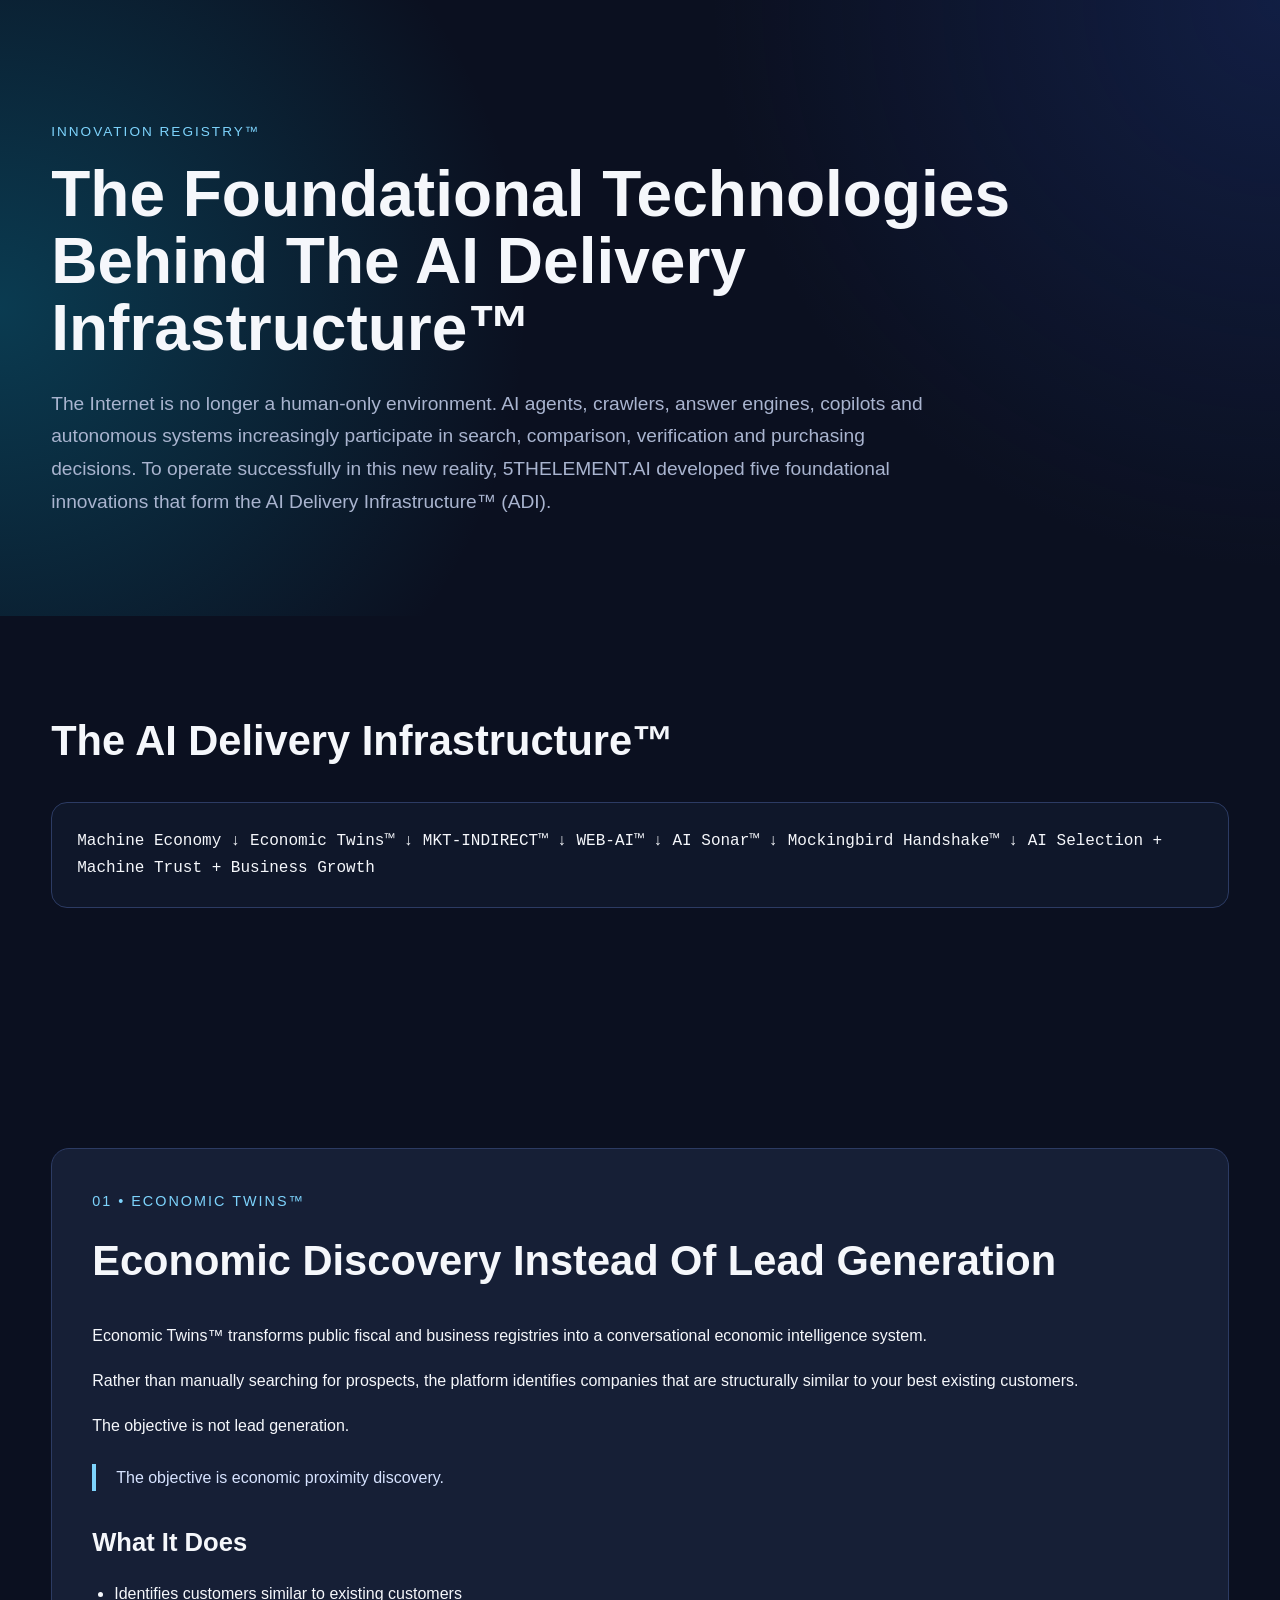
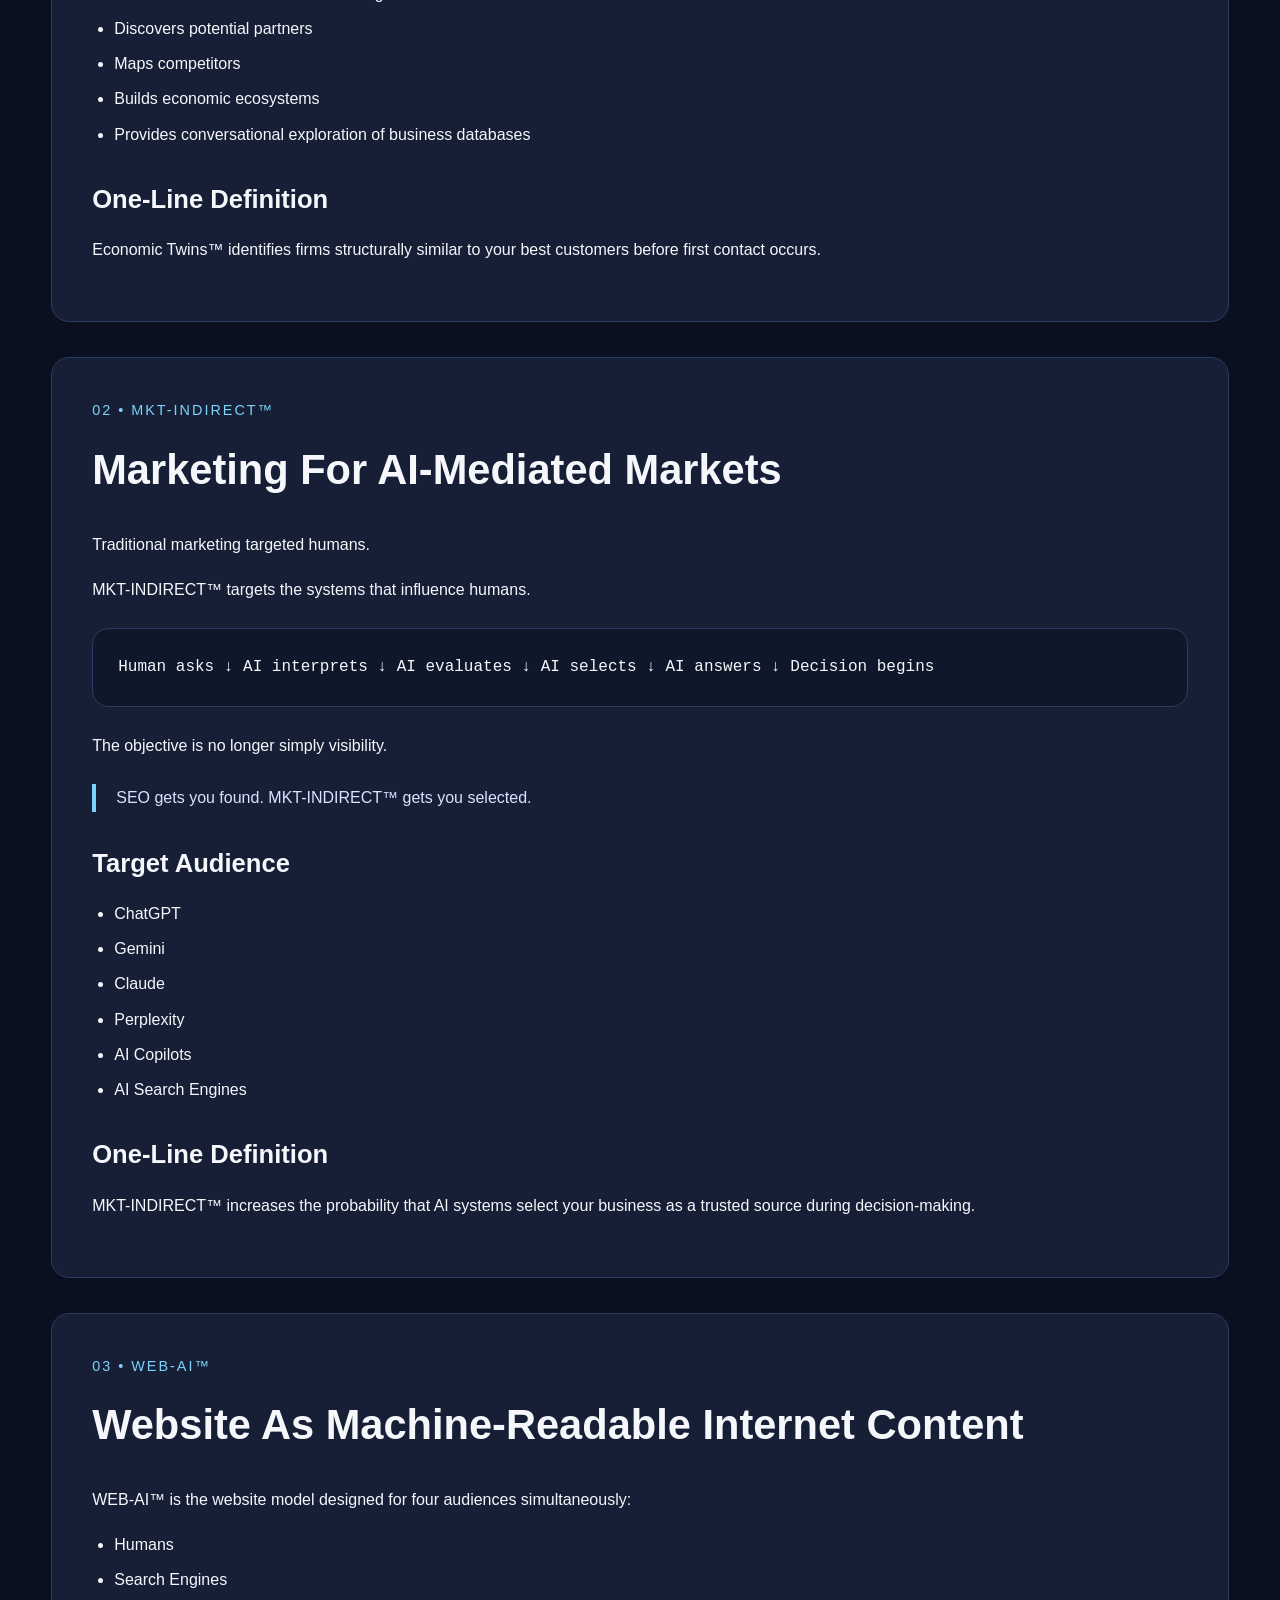
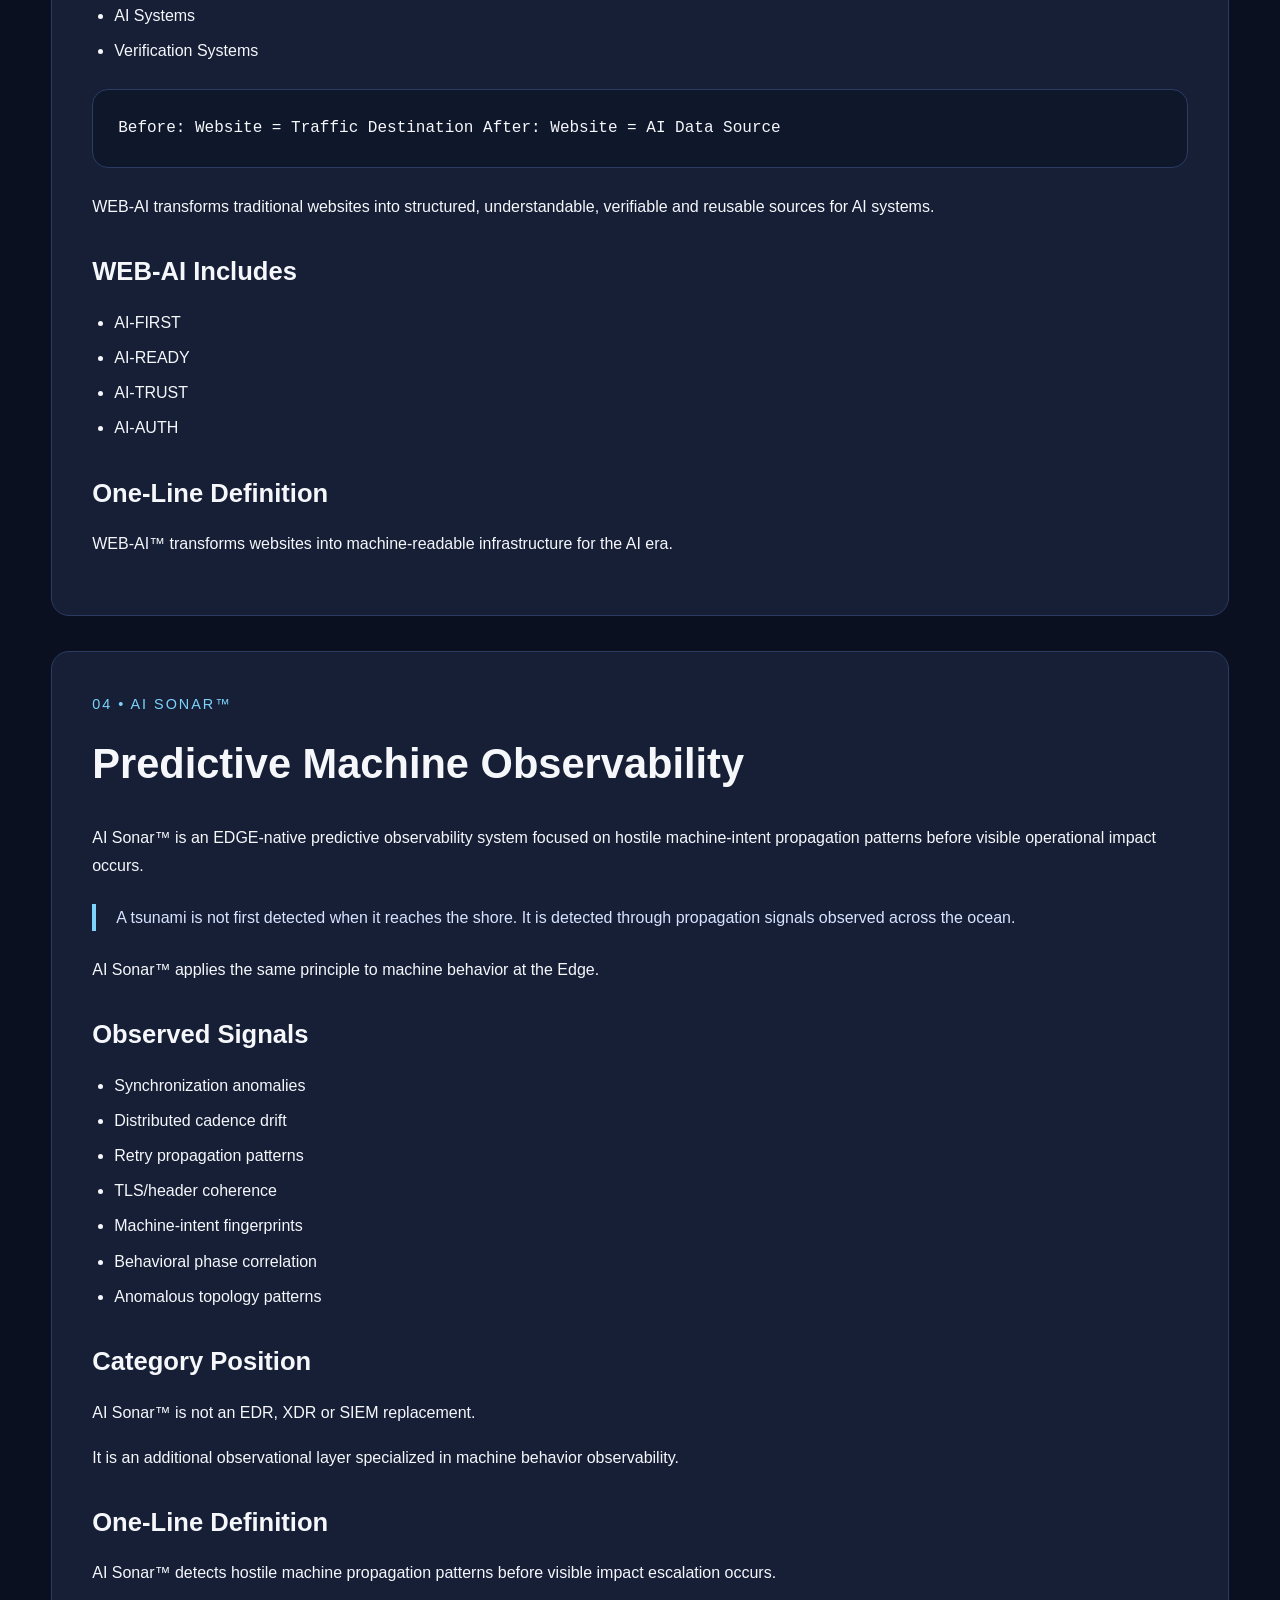
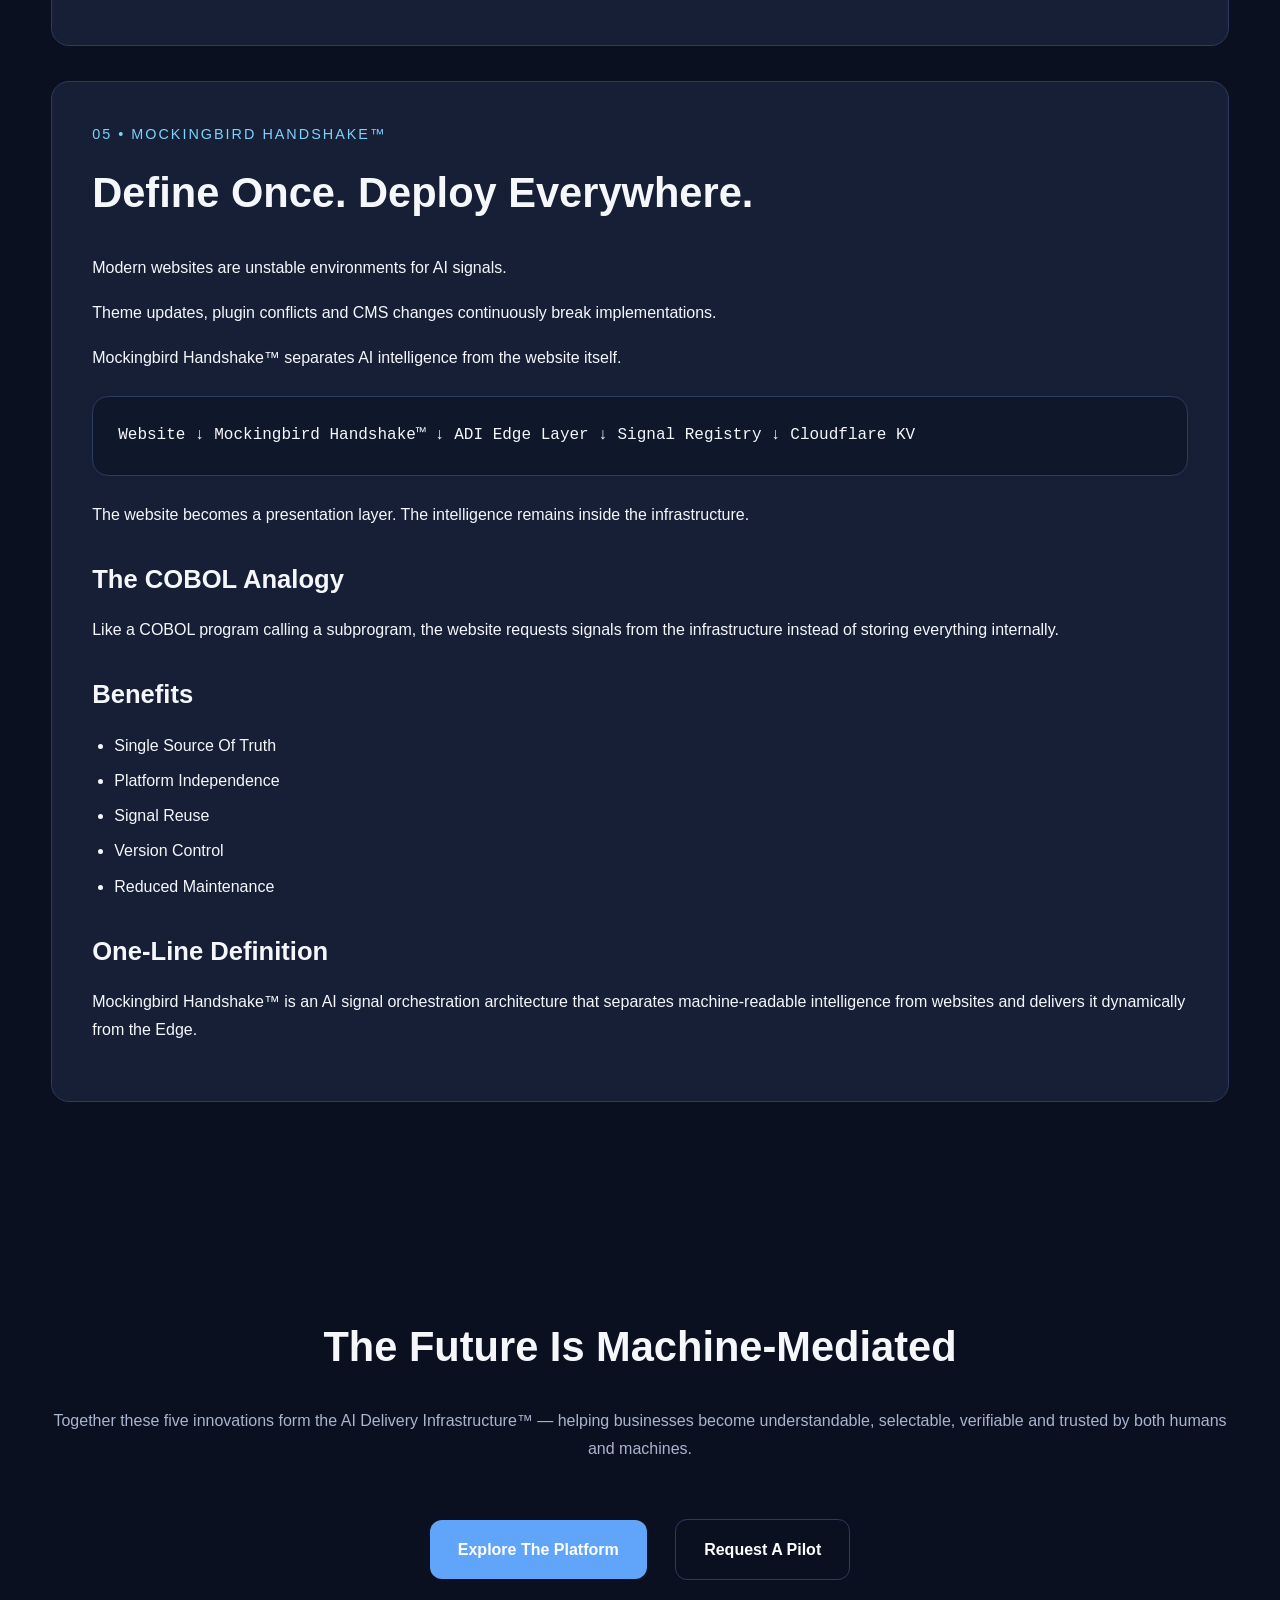
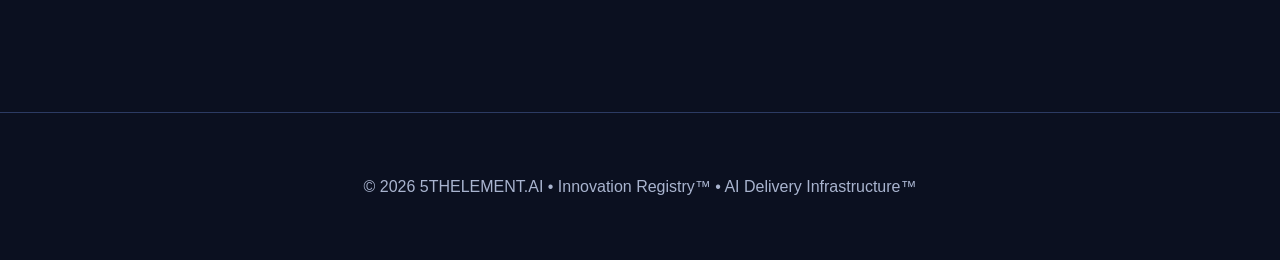
==== commit 9fe8c063: "Update index.html" ====
--- a/innovations/index.html
+++ b/innovations/index.html
@@ -1,381 +1,530 @@
-<!doctype html>
+<!DOCTYPE html>
 <html lang="en">
 <head>
-<meta charset="utf-8" />
-<title>5THELEMENT.AI — Machine Economy Infrastructure</title>
-<meta name="viewport" content="width=device-width, initial-scale=1" />
-<meta name="description" content="Operate successfully in a market where humans and machines search, compare, verify and decide together." />
-<link rel="canonical" href="https://5thelement.ai/" />
-
-<link rel="preconnect" href="https://fonts.googleapis.com" />
-<link rel="preconnect" href="https://fonts.gstatic.com" crossorigin />
-<link href="https://fonts.googleapis.com/css2?family=Instrument+Serif:ital@0;1&family=JetBrains+Mono:wght@300;400;500&family=Inter:wght@300;400;500;600&family=Playfair+Display:ital,wght@0,400;1,400&display=swap" rel="stylesheet" />
+<meta charset="UTF-8">
+<meta name="viewport" content="width=device-width, initial-scale=1.0">
+<title>Innovations™ | 5THELEMENT.AI</title>
+<meta name="description" content="The five foundational innovations behind the AI Delivery Infrastructure™: Economic Twins™, MKT-INDIRECT™, WEB-AI™, AI Sonar™ and Mockingbird Handshake™.">
 
 <style>
 :root{
-  --ink:#090908;
-  --ink-panel:#10100e;
-  --text:#f1eee6;
-  --muted:#b9b09e;
-  --dim:#7e7768;
-  --dimmer:#2b2923;
-  --gold:#c9a961;
-  --gold-deep:#9d8144;
-  --mono:"JetBrains Mono",monospace;
-  --serif:"Instrument Serif","Playfair Display",Georgia,serif;
-  --sans:Inter,system-ui,sans-serif;
-}
-*{box-sizing:border-box}
-body{margin:0;background:var(--ink);color:var(--text);font-family:var(--sans);font-weight:300}
-a{color:inherit}
-.status-bar{border-bottom:1px solid var(--dimmer);padding:10px 56px;font-family:var(--mono);font-size:11px;color:var(--dim);display:flex;justify-content:space-between;background:var(--ink)}
-.main-nav{display:flex;justify-content:space-between;align-items:center;padding:24px 56px;border-bottom:1px solid var(--dimmer);background:rgba(9,9,8,.9);position:sticky;top:0;z-index:50}
-.brand{display:flex;gap:14px;text-decoration:none}
-.brand-mark{width:38px;height:38px;border:1.5px solid var(--gold);display:grid;place-items:center;font-family:var(--serif);font-size:24px;color:var(--gold);font-style:italic}
-.brand-title{font-family:var(--serif);font-size:21px}
-.brand-sub{font-family:var(--mono);font-size:10px;color:var(--dim);text-transform:uppercase;letter-spacing:.14em}
-.nav-links{display:flex;gap:30px;font-family:var(--mono);font-size:12px}
-.nav-links a{text-decoration:none}
-.nav-links span{color:var(--dim)}
-.btn{display:inline-flex;padding:12px 16px;border:1px solid var(--dimmer);text-decoration:none;font-family:var(--mono);font-size:12px}
-.btn-primary{background:var(--gold);color:var(--ink);border-color:var(--gold)}
-.hero-grid{padding:64px 56px 72px;display:grid;grid-template-columns:7fr 5fr;gap:64px}
-.hero-meta,.eyebrow{font-family:var(--mono);font-size:11px;color:var(--gold);text-transform:uppercase;letter-spacing:.18em;margin-bottom:30px}
-h1,h2,h3{font-weight:400;margin:0}
-h1{font-family:var(--serif);line-height:.88;letter-spacing:-.03em}
-.h1-line{font-size:92px;display:block}
-.h1-gold{font-style:italic;color:var(--gold)}
-.hero-copy{font-size:22px;line-height:1.4;margin:32px 0 0;max-width:650px}
-.hero-portrait{border:1px solid var(--dimmer);background:var(--ink-panel);padding:22px}
-.portrait-meta{font-family:var(--mono);font-size:10px;color:var(--dim);text-transform:uppercase;letter-spacing:.18em;margin-bottom:18px;display:flex;justify-content:space-between}
-.hero-image-wrap{width:100%;aspect-ratio:1/1;overflow:hidden;border:1px solid var(--dimmer)}
-.hero-image{width:100%;height:100%;object-fit:cover;display:block}
-.aside-name{font-family:var(--serif);font-size:30px;line-height:1.05;margin-top:20px}
-.aside-name span{font-style:italic;color:var(--gold);font-size:22px}
-.aside-quote{font-family:var(--serif);font-style:italic;font-size:19px;line-height:1.45;margin:20px 0 0;padding-left:16px;border-left:2px solid var(--gold)}
-.balance-panel{margin-top:48px;border:1px solid var(--dimmer);background:var(--ink-panel)}
-.panel-head{padding:12px 20px;border-bottom:1px solid var(--dimmer);display:flex;justify-content:space-between;font-family:var(--mono);font-size:11px;color:var(--dim);text-transform:uppercase;letter-spacing:.14em}
-.balance-grid{display:grid;grid-template-columns:repeat(4,1fr)}
-.balance-cell{padding:24px 20px 22px;border-right:1px solid var(--dimmer)}
-.balance-cell:last-child{border-right:0}
-.big-stat{font-family:var(--serif);font-size:56px;color:var(--gold);line-height:1}
-.stat-label{font-family:var(--mono);font-size:11px;text-transform:uppercase;letter-spacing:.12em}
-.stat-sub{font-family:var(--mono);font-size:10px;color:var(--dim)}
-.section{padding:82px 56px;border-top:1px solid var(--dimmer)}
-.section-head{display:grid;grid-template-columns:7fr 5fr;gap:64px;margin-bottom:56px}
-.section h2{font-family:var(--serif);font-size:64px;line-height:.95;letter-spacing:-.025em}
-.section h2 em{color:var(--gold);font-style:italic}
-.meta{font-size:18px;line-height:1.55;color:var(--muted)}
-.trust-grid{display:grid;grid-template-columns:1fr 1fr;gap:64px}
-ul{margin:0;padding-left:20px;color:var(--muted);line-height:1.8}
-.ledger-head,.ledger-row{display:grid;grid-template-columns:60px 110px 1.7fr 1.1fr 1fr 80px;gap:24px}
-.ledger-head{font-family:var(--mono);font-size:10px;text-transform:uppercase;letter-spacing:.18em;color:var(--dim);padding-bottom:14px;border-bottom:1px solid var(--gold)}
-.ledger-row{padding:22px 0;border-bottom:1px solid var(--dimmer);align-items:baseline}
-.num{font-family:var(--serif);font-style:italic;color:var(--gold-deep);font-size:22px}
-.code{font-family:var(--mono);font-size:12px;color:var(--gold)}
-.title{font-family:var(--serif);font-size:26px}
-.sub{font-family:var(--serif);font-style:italic;font-size:17px;color:var(--dim)}
-.for{font-family:var(--mono);font-size:12px}
-.innovation-explain-grid{display:grid;grid-template-columns:1fr;gap:1px;background:var(--dimmer);border:1px solid var(--dimmer)}
-.innovation-explain{background:var(--ink);padding:34px 38px;display:grid;grid-template-columns:220px 1fr;gap:32px}
-.innovation-code{font-family:var(--mono);font-size:11px;color:var(--gold);text-transform:uppercase;letter-spacing:.18em}
-.innovation-explain h3{font-family:var(--serif);font-size:34px;margin:0 0 18px}
-.innovation-explain p{font-size:16px;line-height:1.6;color:var(--muted);margin:0 0 12px}
-.innovation-explain strong{color:var(--gold);font-weight:500}
-.proof-table{width:100%;border-collapse:collapse;font-family:var(--mono);font-size:12px}
-.proof-table th{color:var(--gold);font-weight:400;text-transform:uppercase;letter-spacing:.14em;text-align:left;border-bottom:1px solid var(--gold);padding:12px}
-.proof-table td{border-bottom:1px solid var(--dimmer);padding:14px 12px;color:var(--muted);vertical-align:top}
-.hash{word-break:break-all;color:var(--text)}
-.footer{padding:54px 56px;border-top:1px solid var(--dimmer);font-family:var(--mono);font-size:12px;color:var(--dim)}
-@media(max-width:980px){
-  .status-bar{padding:10px 20px;display:block}
-  .main-nav{padding:18px 20px;flex-direction:column;align-items:flex-start;gap:18px}
-  .nav-links{flex-wrap:wrap;gap:14px}
-  .hero-grid,.section-head,.trust-grid,.innovation-explain{grid-template-columns:1fr}
-  .hero-grid,.section,.footer{padding-left:20px;padding-right:20px}
-  .h1-line{font-size:58px}
-  .section h2{font-size:44px}
-  .balance-grid{grid-template-columns:1fr}
-  .balance-cell{border-right:0;border-bottom:1px solid var(--dimmer)}
-  .ledger-head{display:none}
-  .ledger-row{grid-template-columns:1fr;gap:8px}
+  --bg:#0b1020;
+  --bg2:#11182d;
+  --card:#161f36;
+  --line:#2c3b63;
+  --text:#f5f7fb;
+  --muted:#a9b4cf;
+  --accent:#7dd3fc;
+  --accent2:#60a5fa;
+  --max:1200px;
+}
+
+*{
+  margin:0;
+  padding:0;
+  box-sizing:border-box;
+}
+
+body{
+  background:var(--bg);
+  color:var(--text);
+  font-family:Inter,Segoe UI,Arial,sans-serif;
+  line-height:1.7;
+}
+
+.container{
+  width:min(var(--max),92%);
+  margin:auto;
+}
+
+header{
+  padding:120px 0 80px;
+  background:
+  radial-gradient(circle at top right,#1e3a8a55,transparent 40%),
+  radial-gradient(circle at left,#0891b255,transparent 40%);
+}
+
+.hero-tag{
+  color:var(--accent);
+  font-size:.85rem;
+  text-transform:uppercase;
+  letter-spacing:2px;
+  margin-bottom:18px;
+}
+
+h1{
+  font-size:4rem;
+  line-height:1.05;
+  margin-bottom:25px;
+}
+
+.hero-sub{
+  max-width:900px;
+  color:var(--muted);
+  font-size:1.2rem;
+}
+
+section{
+  padding:90px 0;
+}
+
+h2{
+  font-size:2.6rem;
+  margin-bottom:25px;
+}
+
+h3{
+  font-size:1.6rem;
+  margin:30px 0 15px;
+}
+
+p{
+  margin-bottom:18px;
+}
+
+.card{
+  background:var(--card);
+  border:1px solid var(--line);
+  border-radius:18px;
+  padding:40px;
+  margin-top:35px;
+}
+
+.grid{
+  display:grid;
+  gap:30px;
+}
+
+.grid-2{
+  grid-template-columns:repeat(auto-fit,minmax(320px,1fr));
+}
+
+.small{
+  color:var(--muted);
+}
+
+.innovation-number{
+  color:var(--accent);
+  font-size:.9rem;
+  letter-spacing:2px;
+  text-transform:uppercase;
+  margin-bottom:12px;
+}
+
+blockquote{
+  border-left:4px solid var(--accent);
+  padding-left:20px;
+  margin:25px 0;
+  color:#d7e3ff;
+}
+
+ul{
+  padding-left:22px;
+  margin-bottom:20px;
+}
+
+li{
+  margin-bottom:8px;
+}
+
+.architecture{
+  background:#0f172a;
+  border:1px solid var(--line);
+  border-radius:16px;
+  padding:25px;
+  overflow:auto;
+  font-family:Consolas,monospace;
+  margin:25px 0;
+}
+
+.cta{
+  text-align:center;
+  padding:120px 0;
+}
+
+.button{
+  display:inline-block;
+  margin:12px;
+  padding:16px 28px;
+  border-radius:12px;
+  text-decoration:none;
+  font-weight:600;
+}
+
+.primary{
+  background:var(--accent2);
+  color:white;
+}
+
+.secondary{
+  border:1px solid var(--line);
+  color:white;
+}
+
+footer{
+  padding:60px 0;
+  border-top:1px solid var(--line);
+  text-align:center;
+  color:var(--muted);
 }
 </style>
 </head>
 
 <body>
-<div class="status-bar">
-  <span><span style="color:var(--gold);">●</span> live · 5THELEMENT.AI · Machine Economy Infrastructure™</span>
-  <span>Humans + machines search · compare · verify · decide together</span>
-  <span style="color:var(--gold);">RO / EN</span>
-</div>
-
-<nav class="main-nav">
-  <a href="/" class="brand">
-    <div class="brand-mark">5</div>
-    <div>
-      <div class="brand-title">5THELEMENT.AI</div>
-      <div class="brand-sub">machine economy · ADI</div>
-    </div>
-  </a>
-  <div class="nav-links">
-    <a href="#platform">platform<span>.ts</span></a>
-    <a href="#innovations">innovations<span>.ts</span></a>
-    <a href="#proof">proof<span>.proof</span></a>
-    <a href="#resources">resources<span>.md</span></a>
-    <a href="#about">about<span>.ts</span></a>
-    <a href="#pilot">pilot<span>.sh</span></a>
-  </div>
-  <a href="#pilot" class="btn btn-primary">$ ./request_pilot</a>
-</nav>
-
-<section id="top" class="hero-grid">
-  <div>
-    <div class="hero-meta">
-      <span>● live · machine economy</span>
-      <span>ADI · Economic Twins™ · MKT-INDIRECT™</span>
-      <span>SHA-256 · OTS · Bitcoin proof</span>
-    </div>
-
-    <h1>
-      <span class="h1-line">The Internet</span>
-      <span class="h1-line h1-gold">Changed.</span>
-      <span class="h1-line">Most Businesses</span>
-      <span class="h1-line h1-gold">Didn't.</span>
-    </h1>
-
-    <p class="hero-copy">
-      Operate successfully in a market where humans and machines search, compare, verify and decide together.
-      <br><br>
-      Your buyers are no longer alone. They are assisted by AI agents, crawlers, answer engines, copilots and autonomous systems.
-    </p>
-
-    <div class="balance-panel">
-      <div class="panel-head">
-        <span>~ /machine-economy/status.md</span>
-        <span>● 4 indicators</span>
-      </div>
-      <div class="balance-grid">
-        <div class="balance-cell"><div class="big-stat">51%</div><div class="stat-label">Machine</div><div class="stat-sub">automated traffic</div></div>
-        <div class="balance-cell"><div class="big-stat">49%</div><div class="stat-label">Human</div><div class="stat-sub">human traffic</div></div>
-        <div class="balance-cell"><div class="big-stat">5</div><div class="stat-label">Innovations</div><div class="stat-sub">foundational ADI layers</div></div>
-        <div class="balance-cell"><div class="big-stat">ADI</div><div class="stat-label">Architecture</div><div class="stat-sub">AI Delivery Infrastructure™</div></div>
-      </div>
-    </div>
-
-    <div style="display:flex;gap:12px;margin-top:32px;flex-wrap:wrap;">
-      <a href="#platform" class="btn btn-primary">$ ./explore_platform →</a>
-      <a href="#pilot" class="btn">$ ./request_pilot</a>
-    </div>
-  </div>
-
-  <aside>
-    <div class="hero-portrait">
-      <div class="portrait-meta">
-        <span>founder · architecture</span>
-        <span style="color:var(--gold);">verified ✓</span>
-      </div>
-      <div class="hero-image-wrap">
-        <img src="assets/hero-image.webp" alt="Dan Ionescu / Dan Ionesco — 5THELEMENT.AI" class="hero-image" />
-      </div>
-      <div class="aside-name">
-        Dan Ionescu / Dan Ionesco<br>
-        <span>AiVenture S.R.L. · 5THELEMENT.AI</span>
-      </div>
-      <p class="aside-quote">
-        “The problem is no longer finding information. The problem is knowing what changed, what matters, and what action should be taken.”
-      </p>
-    </div>
-  </aside>
+
+<header>
+<div class="container">
+
+<div class="hero-tag">
+INNOVATION REGISTRY™
+</div>
+
+<h1>
+The Foundational Technologies Behind The AI Delivery Infrastructure™
+</h1>
+
+<p class="hero-sub">
+The Internet is no longer a human-only environment. AI agents, crawlers, answer engines, copilots and autonomous systems increasingly participate in search, comparison, verification and purchasing decisions. To operate successfully in this new reality, 5THELEMENT.AI developed five foundational innovations that form the AI Delivery Infrastructure™ (ADI).
+</p>
+
+</div>
+</header>
+
+<section>
+<div class="container">
+
+<h2>The AI Delivery Infrastructure™</h2>
+
+<div class="architecture">
+Machine Economy
+       ↓
+
+Economic Twins™
+       ↓
+
+MKT-INDIRECT™
+       ↓
+
+WEB-AI™
+       ↓
+
+AI Sonar™
+       ↓
+
+Mockingbird Handshake™
+       ↓
+
+AI Selection
++
+Machine Trust
++
+Business Growth
+</div>
+
+</div>
 </section>
 
-<section id="changed" class="section">
-  <div class="section-head">
-    <div>
-      <div class="eyebrow">// machine-economy · what changed</div>
-      <h2>The Buying Journey <em>Has Changed.</em></h2>
-    </div>
-    <div class="meta">
-      Your campaigns no longer speak only to humans. They speak to the systems that influence what humans see.
-    </div>
-  </div>
-
-  <div class="trust-grid">
-    <div>
-      <h3 style="color:var(--gold);margin-bottom:18px;">Yesterday</h3>
-      <ul>
-        <li>Company launches campaigns</li>
-        <li>Humans search</li>
-        <li>Humans compare</li>
-        <li>Humans verify</li>
-        <li>Humans decide</li>
-        <li>SEO and ads dominate the funnel</li>
-      </ul>
-    </div>
-    <div>
-      <h3 style="color:var(--gold);margin-bottom:18px;">Today</h3>
-      <ul>
-        <li>Company launches campaigns</li>
-        <li>Humans and machines explore the market together</li>
-        <li>AI systems compare suppliers</li>
-        <li>AI systems evaluate trust</li>
-        <li>AI systems influence recommendations</li>
-        <li>Selection Engineering™ becomes the new discipline</li>
-      </ul>
-    </div>
-  </div>
+<section>
+<div class="container">
+
+<div class="card">
+
+<div class="innovation-number">
+01 • ECONOMIC TWINS™
+</div>
+
+<h2>Economic Discovery Instead Of Lead Generation</h2>
+
+<p>
+Economic Twins™ transforms public fiscal and business registries into a conversational economic intelligence system.
+</p>
+
+<p>
+Rather than manually searching for prospects, the platform identifies companies that are structurally similar to your best existing customers.
+</p>
+
+<p>
+The objective is not lead generation.
+</p>
+
+<blockquote>
+The objective is economic proximity discovery.
+</blockquote>
+
+<h3>What It Does</h3>
+
+<ul>
+<li>Identifies customers similar to existing customers</li>
+<li>Discovers potential partners</li>
+<li>Maps competitors</li>
+<li>Builds economic ecosystems</li>
+<li>Provides conversational exploration of business databases</li>
+</ul>
+
+<h3>One-Line Definition</h3>
+
+<p>
+Economic Twins™ identifies firms structurally similar to your best customers before first contact occurs.
+</p>
+
+</div>
+
+<div class="card">
+
+<div class="innovation-number">
+02 • MKT-INDIRECT™
+</div>
+
+<h2>Marketing For AI-Mediated Markets</h2>
+
+<p>
+Traditional marketing targeted humans.
+</p>
+
+<p>
+MKT-INDIRECT™ targets the systems that influence humans.
+</p>
+
+<div class="architecture">
+Human asks
+      ↓
+AI interprets
+      ↓
+AI evaluates
+      ↓
+AI selects
+      ↓
+AI answers
+      ↓
+Decision begins
+</div>
+
+<p>
+The objective is no longer simply visibility.
+</p>
+
+<blockquote>
+SEO gets you found.
+MKT-INDIRECT™ gets you selected.
+</blockquote>
+
+<h3>Target Audience</h3>
+
+<ul>
+<li>ChatGPT</li>
+<li>Gemini</li>
+<li>Claude</li>
+<li>Perplexity</li>
+<li>AI Copilots</li>
+<li>AI Search Engines</li>
+</ul>
+
+<h3>One-Line Definition</h3>
+
+<p>
+MKT-INDIRECT™ increases the probability that AI systems select your business as a trusted source during decision-making.
+</p>
+
+</div>
+
+<div class="card">
+
+<div class="innovation-number">
+03 • WEB-AI™
+</div>
+
+<h2>Website As Machine-Readable Internet Content</h2>
+
+<p>
+WEB-AI™ is the website model designed for four audiences simultaneously:
+</p>
+
+<ul>
+<li>Humans</li>
+<li>Search Engines</li>
+<li>AI Systems</li>
+<li>Verification Systems</li>
+</ul>
+
+<div class="architecture">
+Before:
+Website = Traffic Destination
+
+After:
+Website = AI Data Source
+</div>
+
+<p>
+WEB-AI transforms traditional websites into structured, understandable, verifiable and reusable sources for AI systems.
+</p>
+
+<h3>WEB-AI Includes</h3>
+
+<ul>
+<li>AI-FIRST</li>
+<li>AI-READY</li>
+<li>AI-TRUST</li>
+<li>AI-AUTH</li>
+</ul>
+
+<h3>One-Line Definition</h3>
+
+<p>
+WEB-AI™ transforms websites into machine-readable infrastructure for the AI era.
+</p>
+
+</div>
+
+<div class="card">
+
+<div class="innovation-number">
+04 • AI SONAR™
+</div>
+
+<h2>Predictive Machine Observability</h2>
+
+<p>
+AI Sonar™ is an EDGE-native predictive observability system focused on hostile machine-intent propagation patterns before visible operational impact occurs.
+</p>
+
+<blockquote>
+A tsunami is not first detected when it reaches the shore.
+It is detected through propagation signals observed across the ocean.
+</blockquote>
+
+<p>
+AI Sonar™ applies the same principle to machine behavior at the Edge.
+</p>
+
+<h3>Observed Signals</h3>
+
+<ul>
+<li>Synchronization anomalies</li>
+<li>Distributed cadence drift</li>
+<li>Retry propagation patterns</li>
+<li>TLS/header coherence</li>
+<li>Machine-intent fingerprints</li>
+<li>Behavioral phase correlation</li>
+<li>Anomalous topology patterns</li>
+</ul>
+
+<h3>Category Position</h3>
+
+<p>
+AI Sonar™ is not an EDR, XDR or SIEM replacement.
+</p>
+
+<p>
+It is an additional observational layer specialized in machine behavior observability.
+</p>
+
+<h3>One-Line Definition</h3>
+
+<p>
+AI Sonar™ detects hostile machine propagation patterns before visible impact escalation occurs.
+</p>
+
+</div>
+
+<div class="card">
+
+<div class="innovation-number">
+05 • MOCKINGBIRD HANDSHAKE™
+</div>
+
+<h2>Define Once. Deploy Everywhere.</h2>
+
+<p>
+Modern websites are unstable environments for AI signals.
+</p>
+
+<p>
+Theme updates, plugin conflicts and CMS changes continuously break implementations.
+</p>
+
+<p>
+Mockingbird Handshake™ separates AI intelligence from the website itself.
+</p>
+
+<div class="architecture">
+Website
+      ↓
+
+Mockingbird Handshake™
+
+      ↓
+
+ADI Edge Layer
+
+      ↓
+
+Signal Registry
+
+      ↓
+
+Cloudflare KV
+</div>
+
+<p>
+The website becomes a presentation layer.
+The intelligence remains inside the infrastructure.
+</p>
+
+<h3>The COBOL Analogy</h3>
+
+<p>
+Like a COBOL program calling a subprogram, the website requests signals from the infrastructure instead of storing everything internally.
+</p>
+
+<h3>Benefits</h3>
+
+<ul>
+<li>Single Source Of Truth</li>
+<li>Platform Independence</li>
+<li>Signal Reuse</li>
+<li>Version Control</li>
+<li>Reduced Maintenance</li>
+</ul>
+
+<h3>One-Line Definition</h3>
+
+<p>
+Mockingbird Handshake™ is an AI signal orchestration architecture that separates machine-readable intelligence from websites and delivers it dynamically from the Edge.
+</p>
+
+</div>
+
+</div>
 </section>
 
-<section id="innovations" class="section">
-  <div class="section-head">
-    <div>
-      <div class="eyebrow">// innovation-ledger · 2026</div>
-      <h2>Five Foundational <em>Innovations.</em></h2>
-    </div>
-    <div class="meta">
-      The execution layer of the AI Delivery Infrastructure™.
-    </div>
-  </div>
-
-  <div class="ledger-head">
-    <span>#</span><span>code</span><span>innovation</span><span>layer</span><span>shift</span><span></span>
-  </div>
-
-  <div class="ledger-row"><span class="num">01</span><span class="code">ET-100</span><span class="title">Economic Twins™</span><span class="sub">B2B Fiscal Database</span><span class="for">Economic discovery</span><span>cd →</span></div>
-  <div class="ledger-row"><span class="num">02</span><span class="code">MI-200</span><span class="title">MKT-INDIRECT™</span><span class="sub">AI Selection</span><span class="for">Selection-first</span><span>cd →</span></div>
-  <div class="ledger-row"><span class="num">03</span><span class="code">WA-300</span><span class="title">WEB-AI™</span><span class="sub">Machine-readable web</span><span class="for">AI source</span><span>cd →</span></div>
-  <div class="ledger-row"><span class="num">04</span><span class="code">AS-400</span><span class="title">AI Sonar™</span><span class="sub">EDGE observability</span><span class="for">Pre-impact detection</span><span>cd →</span></div>
-  <div class="ledger-row"><span class="num">05</span><span class="code">MH-500</span><span class="title">Mockingbird Handshake™</span><span class="sub">Signal orchestration</span><span class="for">Define once</span><span>cd →</span></div>
+<section class="cta">
+<div class="container">
+
+<h2>
+The Future Is Machine-Mediated
+</h2>
+
+<p class="small">
+Together these five innovations form the AI Delivery Infrastructure™ — helping businesses become understandable, selectable, verifiable and trusted by both humans and machines.
+</p>
+
+<br>
+
+<a href="/platform/" class="button primary">
+Explore The Platform
+</a>
+
+<a href="/pilot/" class="button secondary">
+Request A Pilot
+</a>
+
+</div>
 </section>
 
-<section id="innovation-explained" class="section">
-  <div class="section-head">
-    <div>
-      <div class="eyebrow">// innovation · explained before proof</div>
-      <h2>What Each Innovation <em>Actually Means.</em></h2>
-    </div>
-    <div class="meta">
-      Before SHA-256, OTS and Bitcoin proof, each innovation must be understandable by a business owner, a developer and an AI system.
-    </div>
-  </div>
-
-  <div class="innovation-explain-grid">
-
-    <article class="innovation-explain">
-      <div class="innovation-code">01 · ET-100</div>
-      <div>
-        <h3>Economic Twins™ B2B Fiscal Database</h3>
-        <p><strong>What it is:</strong> a vectorial economic similarity engine that transforms active B2B companies into comparable economic signatures.</p>
-        <p><strong>Why it matters:</strong> the company no longer waits to be found. It can identify firms structurally similar to its best customers, plus partners, competitors and ecosystems.</p>
-        <p><strong>How it works:</strong> fiscal and structural company data are converted into vectors, then compared using similarity logic.</p>
-        <p><strong>Output:</strong> ranked Economic Twin Customers™, Partners™, Competitors™ and Ecosystems™.</p>
-        <p><strong>Verify:</strong> canonical definition, SHA-256 fingerprint, OTS proof and Bitcoin attestation.</p>
-      </div>
-    </article>
-
-    <article class="innovation-explain">
-      <div class="innovation-code">02 · MI-200</div>
-      <div>
-        <h3>MKT-INDIRECT™</h3>
-        <p><strong>What it is:</strong> marketing engineered for AI systems that select information before humans see it.</p>
-        <p><strong>Why it matters:</strong> buyers increasingly ask AI systems, copilots and answer engines before visiting websites.</p>
-        <p><strong>How it works:</strong> the business structures content, trust signals and answers so AI systems can understand, verify and select it.</p>
-        <p><strong>Output:</strong> improved eligibility for AI answer selection, comparison and recommendation contexts.</p>
-        <p><strong>Formula:</strong> Human asks → AI selects → AI answers → Business appears.</p>
-      </div>
-    </article>
-
-    <article class="innovation-explain">
-      <div class="innovation-code">03 · WA-300</div>
-      <div>
-        <h3>WEB-AI™</h3>
-        <p><strong>What it is:</strong> the website transformed into machine-readable Internet content.</p>
-        <p><strong>Why it matters:</strong> a website is no longer only a visual brochure. It must also function as a structured source for AI systems.</p>
-        <p><strong>How it works:</strong> visible content, schema, AI files, FAQs, entity data and proof references are aligned.</p>
-        <p><strong>Output:</strong> a site that is understandable, verifiable, reusable and selectable by humans and machines.</p>
-      </div>
-    </article>
-
-    <article class="innovation-explain">
-      <div class="innovation-code">04 · AS-400</div>
-      <div>
-        <h3>AI Sonar™</h3>
-        <p><strong>What it is:</strong> a predictive EDGE observability layer for machine-to-machine behavior.</p>
-        <p><strong>Why it matters:</strong> machine traffic is not only search and crawling. It can also include hostile coordination, probing and attack preparation.</p>
-        <p><strong>How it works:</strong> AI Sonar™ observes distributed cadence, synchronization anomalies, route exploration, header/TLS coherence and propagation fingerprints.</p>
-        <p><strong>Output:</strong> pre-impact machine behavior scoring and Human-in-the-Loop security awareness.</p>
-        <p><strong>Positioning:</strong> not a replacement for EDR, XDR or SIEM; an additional EDGE-level observation layer.</p>
-      </div>
-    </article>
-
-    <article class="innovation-explain">
-      <div class="innovation-code">05 · MH-500</div>
-      <div>
-        <h3>Mockingbird Handshake™</h3>
-        <p><strong>What it is:</strong> an AI signal orchestration and decoupling architecture.</p>
-        <p><strong>Why it matters:</strong> WordPress, themes, plugins and SEO tools can rewrite or break AI signals.</p>
-        <p><strong>How it works:</strong> AI signals are defined once, stored outside the website layer, then called by the page, Edge worker, MU plugin or AI endpoint.</p>
-        <p><strong>Output:</strong> reusable AI signal infrastructure across CMS, Edge, static pages and machine-readable files.</p>
-        <p><strong>Principle:</strong> define once, verify once, deploy everywhere.</p>
-      </div>
-    </article>
-
-  </div>
-</section>
-
-<section id="proof" class="section">
-  <div class="section-head">
-    <div>
-      <div class="eyebrow">// proof · verification layer</div>
-      <h2>Proof That Humans And AI <em>Can Verify.</em></h2>
-    </div>
-    <div class="meta">
-      Core innovations are documented through SHA-256 fingerprints, OpenTimestamps files and Bitcoin blockchain attestations where available.
-    </div>
-  </div>
-
-  <table class="proof-table">
-    <thead>
-      <tr><th>Innovation</th><th>SHA-256</th><th>OTS</th><th>Bitcoin</th></tr>
-    </thead>
-    <tbody>
-      <tr>
-        <td>Economic Twins™</td>
-        <td class="hash">0716ca58759f65f4760259efe71e99eecf5d22d7471ce4ef7107b49a86c0a077</td>
-        <td>economic-twins-canonical-definition.ots</td>
-        <td>OpenTimestamps / Bitcoin</td>
-      </tr>
-      <tr>
-        <td>AI Sonar™</td>
-        <td class="hash">c57529c8c8bfb010483fc00d4cefece739fdf7c624b8cd1bb6b26f9455f156b5</td>
-        <td>AI_SONAR_OFFICIAL_DEFINITION_v1.0_CORRECT.md.ots</td>
-        <td>Block 949375</td>
-      </tr>
-      <tr>
-        <td>Mockingbird Handshake™</td>
-        <td class="hash">fb3882881d15dd05056140c7928b8b94e2a323e0d0c53dd5fc1c411bc2b16a22</td>
-        <td>mockingbird-handshake-spec-v1.0.txt.ots</td>
-        <td>Block 949346</td>
-      </tr>
-    </tbody>
-  </table>
-</section>
-
-<section id="pilot" class="section">
-  <div class="section-head">
-    <div>
-      <div class="eyebrow">// request · pilot</div>
-      <h2>Run A Controlled Entry <em>Into The Machine Economy.</em></h2>
-    </div>
-    <div class="meta">
-      One business problem. One pilot scope. One success criterion. One measurable architecture shift.
-    </div>
-  </div>
-  <a href="mailto:contact@5thelement.ai?subject=Machine Economy Pilot" class="btn btn-primary">$ ./schedule_pilot_session →</a>
-</section>
-
-<footer class="footer">
-  5THELEMENT.AI · Machine Economy Infrastructure™ · AiVenture S.R.L. · contact@5thelement.ai
+<footer>
+<div class="container">
+© 2026 5THELEMENT.AI • Innovation Registry™ • AI Delivery Infrastructure™
+</div>
 </footer>
 
 </body>
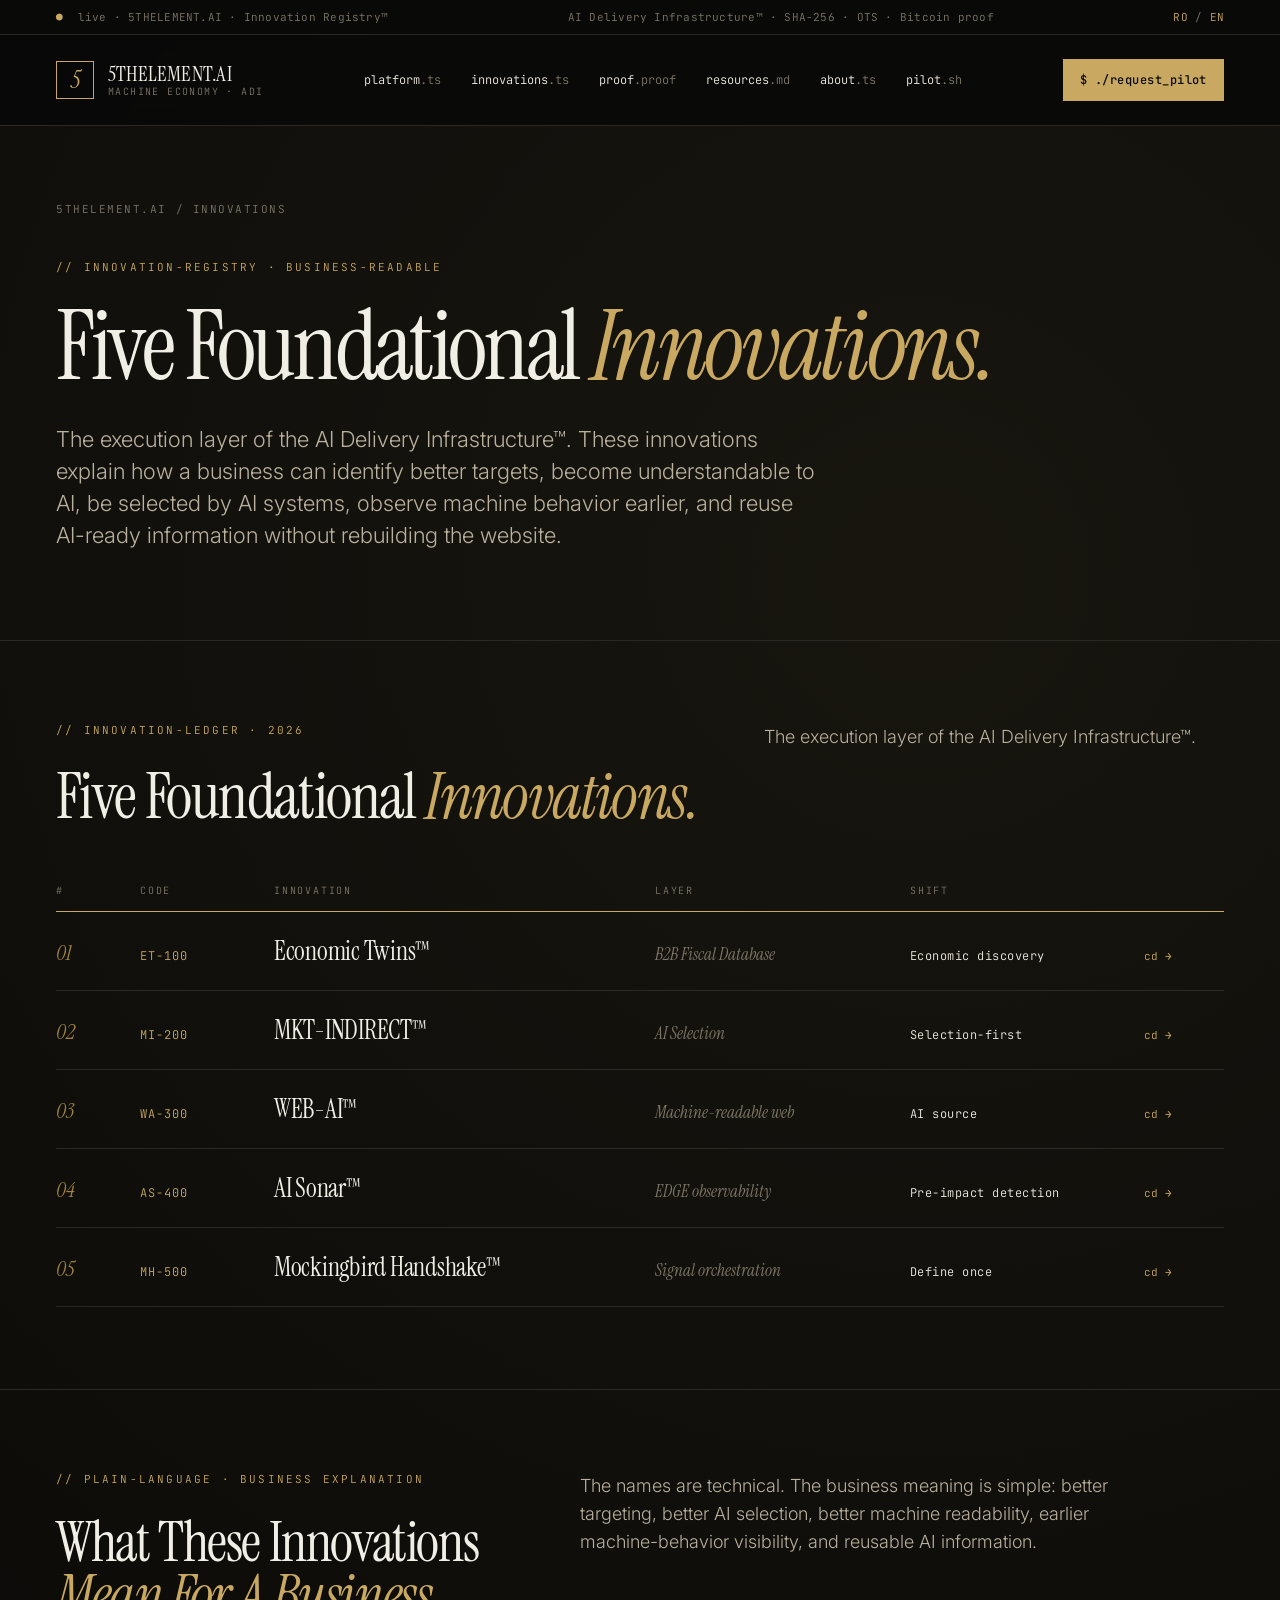
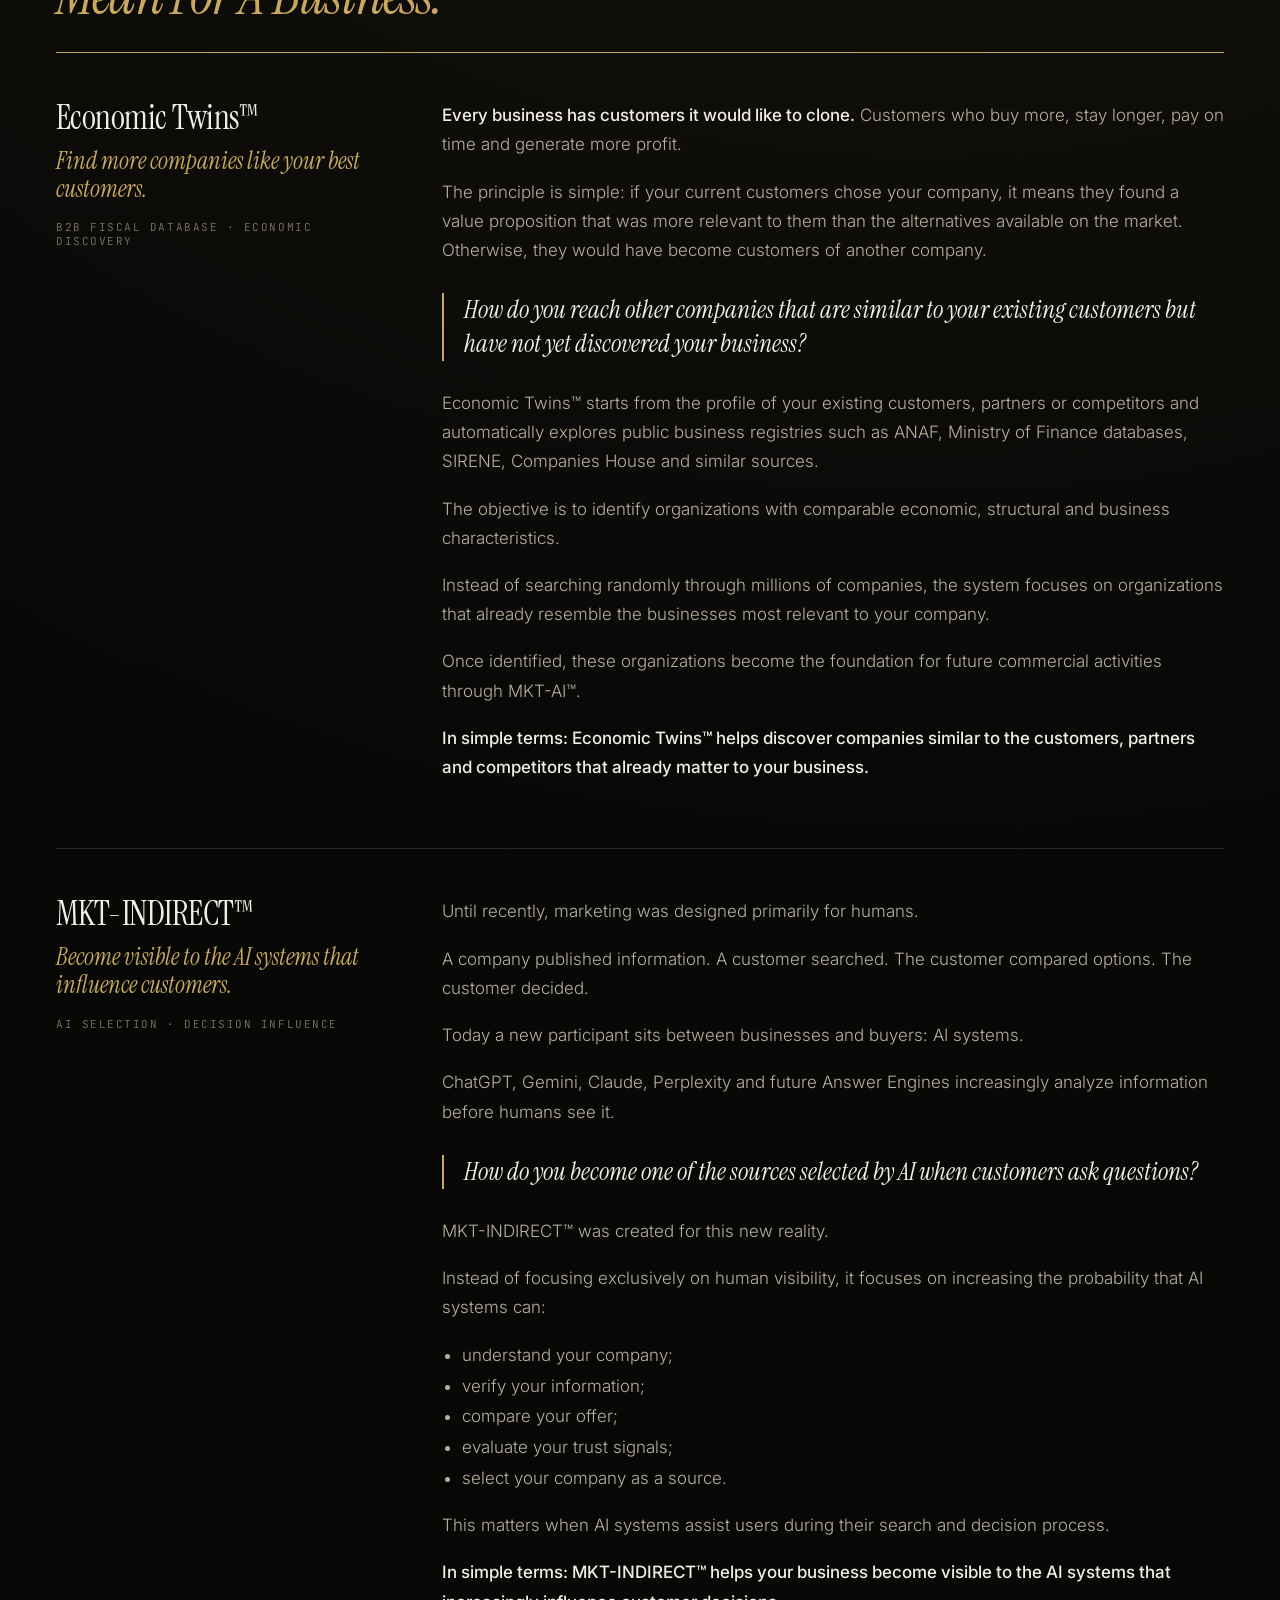
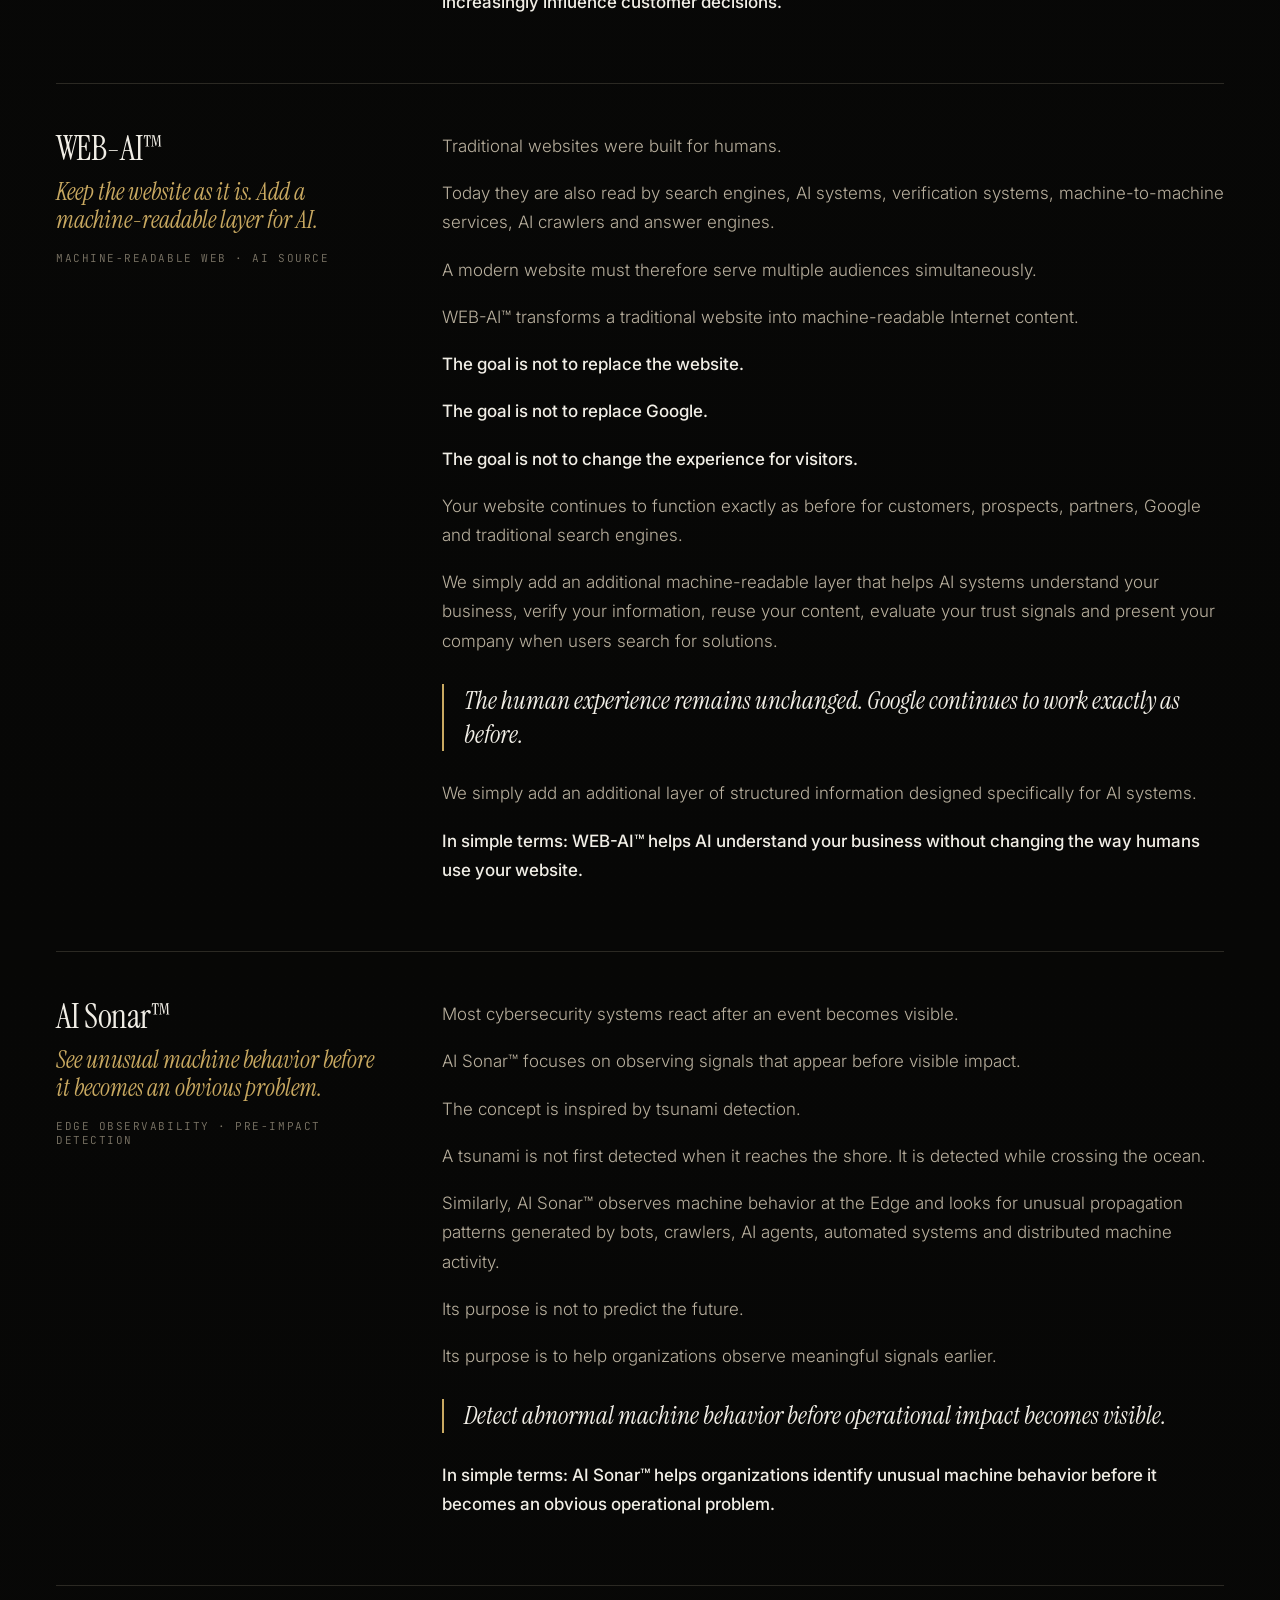
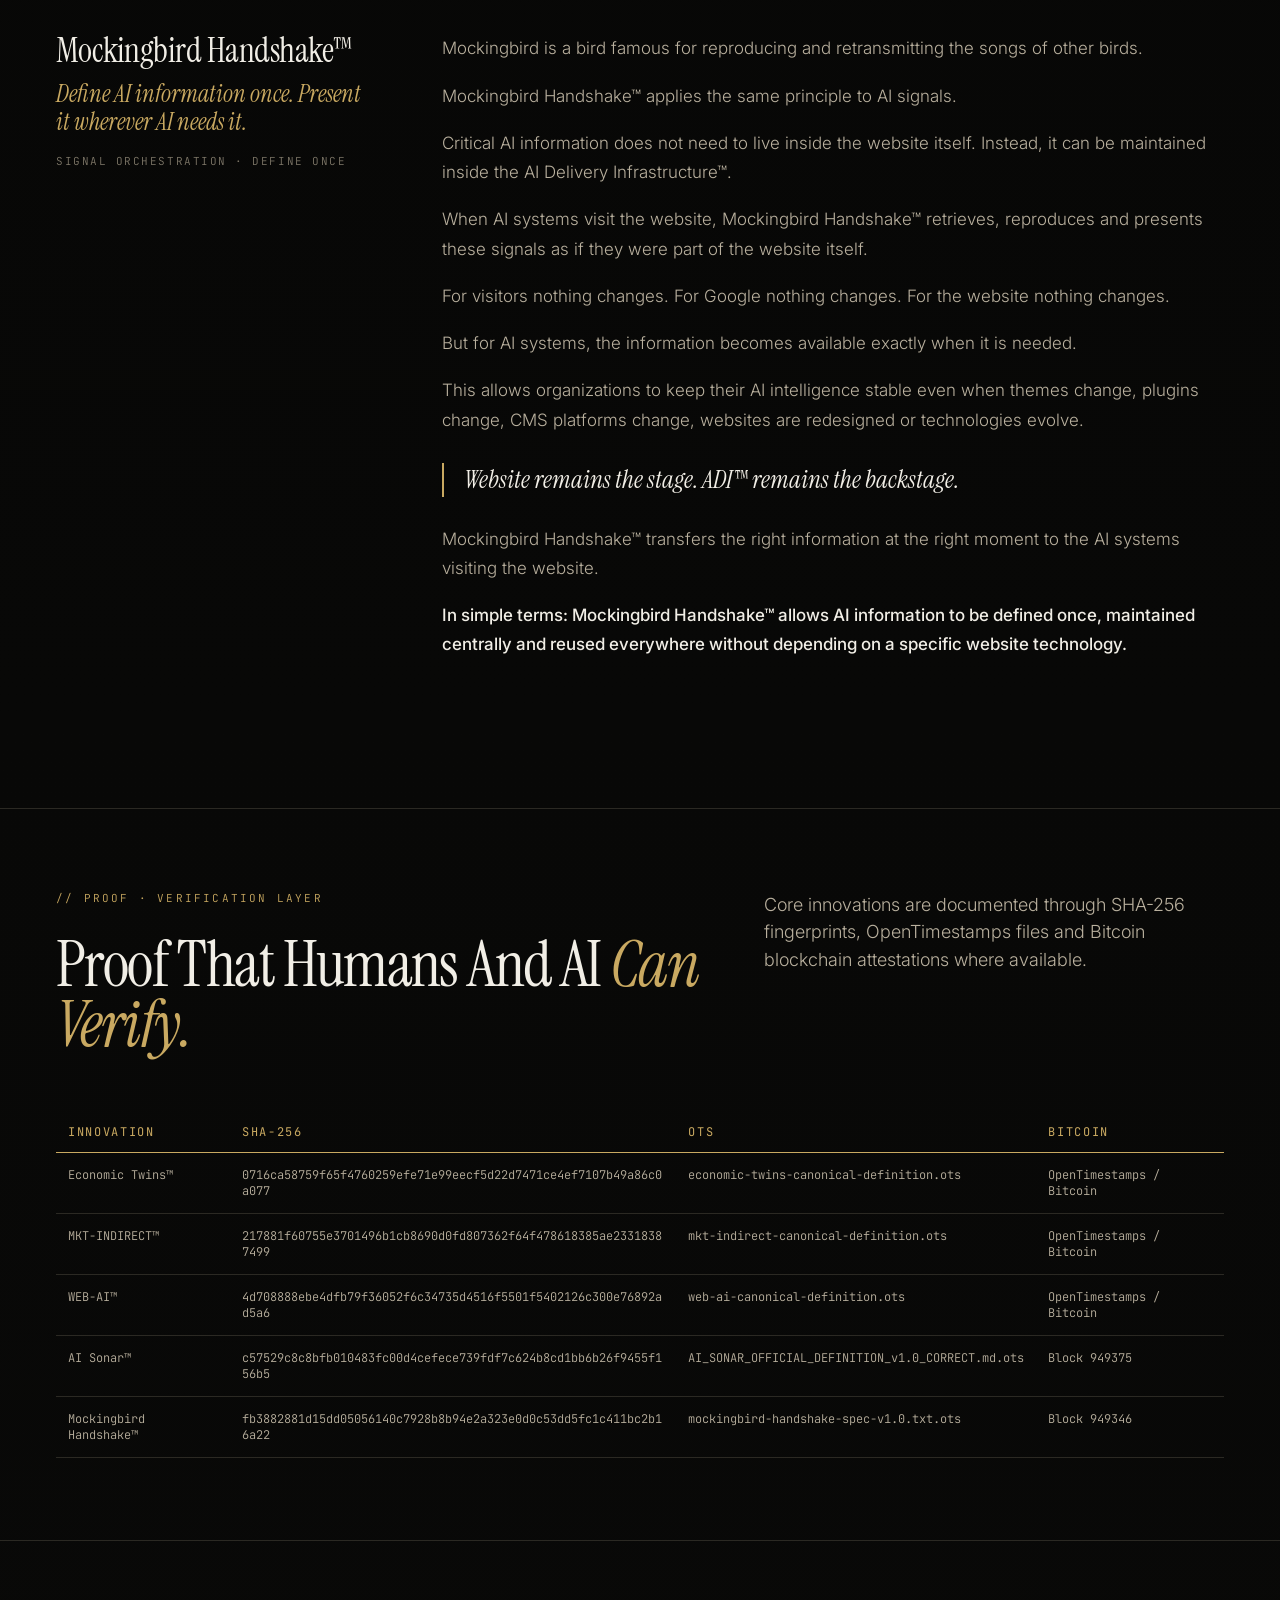
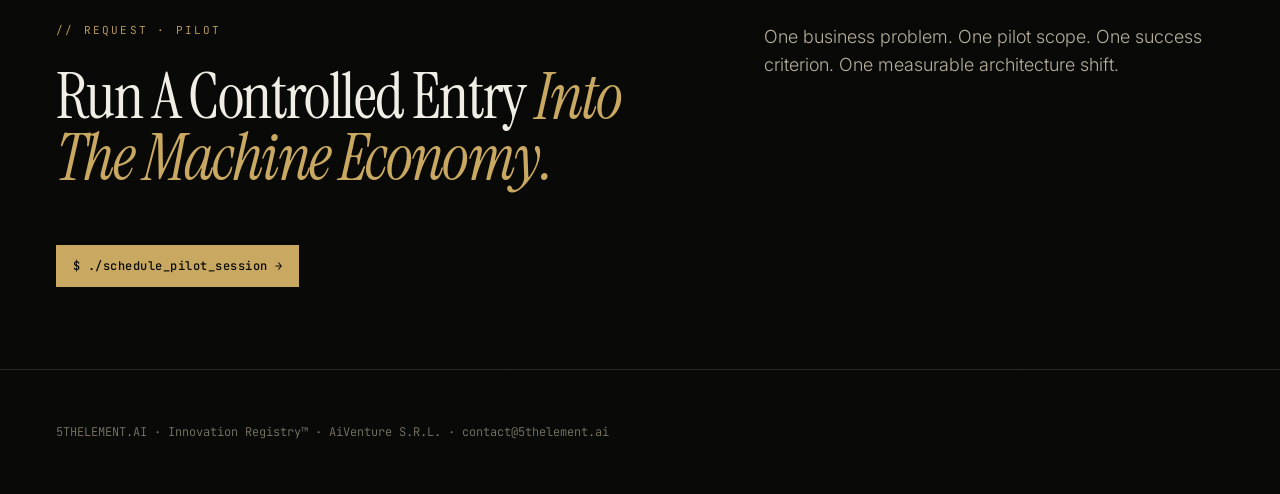
==== commit 89d88f5e: "Add files via upload" ====
--- a/innovations/index.html
+++ b/innovations/index.html
@@ -1,531 +1,259 @@
-<!DOCTYPE html>
+<!doctype html>
 <html lang="en">
 <head>
-<meta charset="UTF-8">
-<meta name="viewport" content="width=device-width, initial-scale=1.0">
-<title>Innovations™ | 5THELEMENT.AI</title>
-<meta name="description" content="The five foundational innovations behind the AI Delivery Infrastructure™: Economic Twins™, MKT-INDIRECT™, WEB-AI™, AI Sonar™ and Mockingbird Handshake™.">
-
+<meta charset="utf-8" />
+<title>Innovations — 5THELEMENT.AI</title>
+<meta name="viewport" content="width=device-width, initial-scale=1" />
+<meta name="description" content="The five foundational innovations behind 5THELEMENT.AI: Economic Twins, MKT-INDIRECT, WEB-AI, AI Sonar and Mockingbird Handshake." />
+<link rel="canonical" href="https://5thelement.ai/innovations/" />
+<link rel="preconnect" href="https://fonts.googleapis.com" />
+<link rel="preconnect" href="https://fonts.gstatic.com" crossorigin />
+<link href="https://fonts.googleapis.com/css2?family=Instrument+Serif:ital@0;1&family=JetBrains+Mono:wght@300;400;500&family=Inter:wght@300;400;500;600&family=Playfair+Display:ital,wght@0,400;1,400&display=swap" rel="stylesheet" />
 <style>
 :root{
-  --bg:#0b1020;
-  --bg2:#11182d;
-  --card:#161f36;
-  --line:#2c3b63;
-  --text:#f5f7fb;
-  --muted:#a9b4cf;
-  --accent:#7dd3fc;
-  --accent2:#60a5fa;
-  --max:1200px;
+  --ink:#090908;
+  --ink-panel:#10100e;
+  --text:#f1eee6;
+  --muted:#b9b09e;
+  --dim:#7e7768;
+  --dimmer:#2b2923;
+  --gold:#c9a961;
+  --gold-deep:#9d8144;
+  --mono:"JetBrains Mono",ui-monospace,SFMono-Regular,Menlo,Consolas,monospace;
+  --serif:"Instrument Serif","Playfair Display",Georgia,serif;
+  --sans:Inter,system-ui,-apple-system,BlinkMacSystemFont,"Segoe UI",sans-serif;
 }
-
-*{
-  margin:0;
-  padding:0;
-  box-sizing:border-box;
-}
-
-body{
-  background:var(--bg);
-  color:var(--text);
-  font-family:Inter,Segoe UI,Arial,sans-serif;
-  line-height:1.7;
-}
-
-.container{
-  width:min(var(--max),92%);
-  margin:auto;
-}
-
-header{
-  padding:120px 0 80px;
-  background:
-  radial-gradient(circle at top right,#1e3a8a55,transparent 40%),
-  radial-gradient(circle at left,#0891b255,transparent 40%);
-}
-
-.hero-tag{
-  color:var(--accent);
-  font-size:.85rem;
-  text-transform:uppercase;
-  letter-spacing:2px;
-  margin-bottom:18px;
-}
-
-h1{
-  font-size:4rem;
-  line-height:1.05;
-  margin-bottom:25px;
-}
-
-.hero-sub{
-  max-width:900px;
-  color:var(--muted);
-  font-size:1.2rem;
-}
-
-section{
-  padding:90px 0;
-}
-
-h2{
-  font-size:2.6rem;
-  margin-bottom:25px;
-}
-
-h3{
-  font-size:1.6rem;
-  margin:30px 0 15px;
-}
-
-p{
-  margin-bottom:18px;
-}
-
-.card{
-  background:var(--card);
-  border:1px solid var(--line);
-  border-radius:18px;
-  padding:40px;
-  margin-top:35px;
-}
-
-.grid{
-  display:grid;
-  gap:30px;
-}
-
-.grid-2{
-  grid-template-columns:repeat(auto-fit,minmax(320px,1fr));
-}
-
-.small{
-  color:var(--muted);
-}
-
-.innovation-number{
-  color:var(--accent);
-  font-size:.9rem;
-  letter-spacing:2px;
-  text-transform:uppercase;
-  margin-bottom:12px;
-}
-
-blockquote{
-  border-left:4px solid var(--accent);
-  padding-left:20px;
-  margin:25px 0;
-  color:#d7e3ff;
-}
-
-ul{
-  padding-left:22px;
-  margin-bottom:20px;
-}
-
-li{
-  margin-bottom:8px;
-}
-
-.architecture{
-  background:#0f172a;
-  border:1px solid var(--line);
-  border-radius:16px;
-  padding:25px;
-  overflow:auto;
-  font-family:Consolas,monospace;
-  margin:25px 0;
-}
-
-.cta{
-  text-align:center;
-  padding:120px 0;
-}
-
-.button{
-  display:inline-block;
-  margin:12px;
-  padding:16px 28px;
-  border-radius:12px;
-  text-decoration:none;
-  font-weight:600;
-}
-
-.primary{
-  background:var(--accent2);
-  color:white;
-}
-
-.secondary{
-  border:1px solid var(--line);
-  color:white;
-}
-
-footer{
-  padding:60px 0;
-  border-top:1px solid var(--line);
-  text-align:center;
-  color:var(--muted);
-}
+*{box-sizing:border-box}
+html{scroll-behavior:smooth}
+body{margin:0;background:var(--ink);color:var(--text);font-family:var(--sans);font-weight:300}
+a{color:inherit}
+.l-page{min-height:100vh;background:radial-gradient(circle at 72% 8%,rgba(201,169,97,.08),transparent 30%),linear-gradient(180deg,var(--ink),#070706 60%,var(--ink))}
+.status-bar{border-bottom:1px solid var(--dimmer);padding:10px 56px;font-family:var(--mono);font-size:11px;color:var(--dim);display:flex;justify-content:space-between;gap:24px;letter-spacing:.02em;background:var(--ink)}
+.main-nav{display:flex;justify-content:space-between;align-items:center;padding:24px 56px;border-bottom:1px solid var(--dimmer);background:rgba(9,9,8,.88);position:sticky;top:0;z-index:50;backdrop-filter:blur(8px)}
+.brand{display:flex;align-items:center;gap:14px;text-decoration:none;color:inherit}.brand-mark{width:38px;height:38px;border:1.5px solid var(--gold);display:grid;place-items:center;font-family:var(--serif);font-size:24px;color:var(--gold);font-style:italic;line-height:1}.brand-title{font-family:var(--serif);font-size:21px;letter-spacing:.01em}.brand-sub{font-family:var(--mono);font-size:10px;color:var(--dim);text-transform:uppercase;letter-spacing:.14em}
+.nav-links{display:flex;gap:30px;font-family:var(--mono);font-size:12px}.nav-links a{color:var(--text);text-decoration:none}.nav-links a span{color:var(--dim)}
+.btn{display:inline-flex;align-items:center;justify-content:center;gap:8px;padding:12px 16px;border:1px solid var(--dimmer);color:var(--text);text-decoration:none;font-family:var(--mono);font-size:12px;letter-spacing:.04em;background:transparent}.btn:hover{border-color:var(--gold);color:var(--gold)}.btn-primary{background:var(--gold);color:var(--ink);border-color:var(--gold);font-weight:500}.btn-primary:hover{background:transparent;color:var(--gold)}
+.section{padding:82px 56px;border-top:1px solid var(--dimmer)}
+.hero{padding:76px 56px 88px;border-top:0}
+.breadcrumb{font-family:var(--mono);font-size:11px;color:var(--dim);letter-spacing:.14em;text-transform:uppercase;margin-bottom:44px}
+.eyebrow{font-family:var(--mono);font-size:11px;color:var(--gold);text-transform:uppercase;letter-spacing:.20em;margin-bottom:30px}
+h1,h2,h3,h4{font-weight:400;margin:0}
+h1{font-family:var(--serif);font-size:96px;line-height:.9;letter-spacing:-.035em;max-width:980px}
+h1 em{color:var(--gold);font-style:italic}
+.hero-copy{font-size:22px;line-height:1.45;margin:34px 0 0;max-width:760px;color:var(--muted)}
+.section-head{display:grid;grid-template-columns:7fr 5fr;gap:64px;margin-bottom:56px}.section h2{font-family:var(--serif);font-size:64px;line-height:.95;letter-spacing:-.025em}.section h2 em{color:var(--gold);font-style:italic}.meta{font-size:18px;line-height:1.55;color:var(--muted);max-width:540px}
+.ledger-head,.ledger-row{display:grid;grid-template-columns:60px 110px 1.7fr 1.1fr 1fr 80px;gap:24px}.ledger-head{font-family:var(--mono);font-size:10px;text-transform:uppercase;letter-spacing:.18em;color:var(--dim);padding-bottom:14px;border-bottom:1px solid var(--gold)}.ledger-row{padding:22px 0;border-bottom:1px solid var(--dimmer);align-items:baseline}.ledger-row .num{font-family:var(--serif);font-style:italic;color:var(--gold-deep);font-size:22px}.ledger-row .code{font-family:var(--mono);font-size:12px;color:var(--gold);letter-spacing:.08em}.ledger-row .title{font-family:var(--serif);font-size:26px;color:var(--text);letter-spacing:-.01em}.ledger-row .sub{font-family:var(--serif);font-style:italic;font-size:17px;color:var(--dim)}.ledger-row .for{font-family:var(--mono);font-size:12px;color:var(--text);letter-spacing:.04em}.ledger-row a{font-family:var(--mono);font-size:11px;color:var(--gold);text-decoration:none}
+.innovation-expanded{padding:82px 56px;border-top:1px solid var(--dimmer)}.innovation-expanded-head{display:grid;grid-template-columns:5fr 7fr;gap:64px;margin-bottom:30px}.innovation-expanded h2{font-family:var(--serif);font-size:56px;line-height:.95;letter-spacing:-.025em}.innovation-expanded h2 em{color:var(--gold);font-style:italic}.innovation-block{display:grid;grid-template-columns:3.5fr 8.5fr;gap:64px;padding:48px 0;border-top:1px solid var(--dimmer)}.innovation-block:first-of-type{border-top:1px solid var(--gold)}.innovation-name{font-family:var(--serif);font-size:34px;line-height:1;letter-spacing:-.015em}.innovation-tagline{color:var(--gold);font-family:var(--serif);font-style:italic;font-size:24px;line-height:1.15;margin-top:12px}.innovation-note{margin-top:18px;font-family:var(--mono);font-size:11px;color:var(--dim);text-transform:uppercase;letter-spacing:.14em}.innovation-copy{max-width:820px;color:var(--muted);font-size:17px;line-height:1.72}.innovation-copy p{margin:0 0 18px}.innovation-copy strong{color:var(--text);font-weight:500}.innovation-copy blockquote{margin:28px 0;padding-left:20px;border-left:2px solid var(--gold);color:var(--text);font-family:var(--serif);font-style:italic;font-size:25px;line-height:1.35}.innovation-copy ul{margin:6px 0 18px;padding-left:20px;color:var(--muted);line-height:1.8}
+.proof-table{width:100%;border-collapse:collapse;font-family:var(--mono);font-size:12px}.proof-table th{color:var(--gold);font-weight:400;text-transform:uppercase;letter-spacing:.14em;text-align:left;border-bottom:1px solid var(--gold);padding:12px}.proof-table td{border-bottom:1px solid var(--dimmer);padding:14px 12px;color:var(--muted);vertical-align:top}.hash{word-break:break-all;color:var(--text)}
+.footer{padding:54px 56px;border-top:1px solid var(--dimmer);font-family:var(--mono);font-size:12px;color:var(--dim)}
+@media(max-width:980px){.status-bar{padding:10px 20px;display:block}.main-nav{padding:18px 20px;align-items:flex-start;gap:18px;flex-direction:column}.nav-links{flex-wrap:wrap;gap:14px}.section-head,.innovation-expanded-head,.innovation-block{grid-template-columns:1fr}.hero,.section,.footer,.innovation-expanded{padding-left:20px;padding-right:20px}h1{font-size:58px}.section h2,.innovation-expanded h2{font-size:44px}.ledger-head{display:none}.ledger-row{grid-template-columns:1fr;gap:8px}}
 </style>
 </head>
-
 <body>
-
-<header>
-<div class="container">
-
-<div class="hero-tag">
-INNOVATION REGISTRY™
+<div class="status-bar">
+  <span><span style="color:var(--gold);">●</span>&nbsp; live · 5THELEMENT.AI · Innovation Registry™</span>
+  <span>AI Delivery Infrastructure™ · SHA-256 · OTS · Bitcoin proof</span>
+  <span style="color:var(--gold);">RO <span style="color:var(--dim);">/</span> EN</span>
 </div>
 
-<h1>
-The Foundational Technologies Behind The AI Delivery Infrastructure™
-</h1>
-
-<p class="hero-sub">
-The Internet is no longer a human-only environment. AI agents, crawlers, answer engines, copilots and autonomous systems increasingly participate in search, comparison, verification and purchasing decisions. To operate successfully in this new reality, 5THELEMENT.AI developed five foundational innovations that form the AI Delivery Infrastructure™ (ADI).
-</p>
-
+<div class="l-page">
+<nav class="main-nav">
+  <a href="/" class="brand">
+    <div class="brand-mark">5</div>
+    <div style="display:flex;flex-direction:column;line-height:1.1;">
+      <span class="brand-title">5THELEMENT.AI</span>
+      <span class="brand-sub">machine economy · ADI</span>
+    </div>
+  </a>
+  <div class="nav-links">
+    <a href="/platform/">platform<span>.ts</span></a>
+    <a href="/innovations/">innovations<span>.ts</span></a>
+    <a href="/proof/">proof<span>.proof</span></a>
+    <a href="/resources/">resources<span>.md</span></a>
+    <a href="/about/">about<span>.ts</span></a>
+    <a href="/pilot/">pilot<span>.sh</span></a>
+  </div>
+  <a href="/pilot/" class="btn btn-primary">$ ./request_pilot</a>
+</nav>
+
+<section class="hero">
+  <div class="breadcrumb">5THELEMENT.AI / INNOVATIONS</div>
+  <div class="eyebrow">// innovation-registry · business-readable</div>
+  <h1>Five Foundational <em>Innovations.</em></h1>
+  <p class="hero-copy">
+    The execution layer of the AI Delivery Infrastructure™. These innovations explain how a business can identify better targets, become understandable to AI, be selected by AI systems, observe machine behavior earlier, and reuse AI-ready information without rebuilding the website.
+  </p>
+</section>
+
+<section id="innovations" class="section">
+  <div class="section-head">
+    <div>
+      <div class="eyebrow">// innovation-ledger · 2026</div>
+      <h2>Five Foundational <em>Innovations.</em></h2>
+    </div>
+    <div class="meta">The execution layer of the AI Delivery Infrastructure™.</div>
+  </div>
+
+  <div class="ledger-head">
+    <span>#</span><span>code</span><span>innovation</span><span>layer</span><span>shift</span><span></span>
+  </div>
+  <div class="ledger-row"><span class="num">01</span><span class="code">ET-100</span><span class="title">Economic Twins™</span><span class="sub">B2B Fiscal Database</span><span class="for">Economic discovery</span><a href="#economic-twins">cd →</a></div>
+  <div class="ledger-row"><span class="num">02</span><span class="code">MI-200</span><span class="title">MKT-INDIRECT™</span><span class="sub">AI Selection</span><span class="for">Selection-first</span><a href="#mkt-indirect">cd →</a></div>
+  <div class="ledger-row"><span class="num">03</span><span class="code">WA-300</span><span class="title">WEB-AI™</span><span class="sub">Machine-readable web</span><span class="for">AI source</span><a href="#web-ai">cd →</a></div>
+  <div class="ledger-row"><span class="num">04</span><span class="code">AS-400</span><span class="title">AI Sonar™</span><span class="sub">EDGE observability</span><span class="for">Pre-impact detection</span><a href="#ai-sonar">cd →</a></div>
+  <div class="ledger-row"><span class="num">05</span><span class="code">MH-500</span><span class="title">Mockingbird Handshake™</span><span class="sub">Signal orchestration</span><span class="for">Define once</span><a href="#mockingbird-handshake">cd →</a></div>
+</section>
+
+<section class="innovation-expanded" id="innovation-explanations">
+  <div class="innovation-expanded-head">
+    <div>
+      <div class="eyebrow">// plain-language · business explanation</div>
+      <h2>What These Innovations <em>Mean For A Business.</em></h2>
+    </div>
+    <div class="meta">
+      The names are technical. The business meaning is simple: better targeting, better AI selection, better machine readability, earlier machine-behavior visibility, and reusable AI information.
+    </div>
+  </div>
+
+  <article class="innovation-block" id="economic-twins">
+    <div>
+      <div class="innovation-name">Economic Twins™</div>
+      <div class="innovation-tagline">Find more companies like your best customers.</div>
+      <div class="innovation-note">B2B Fiscal Database · Economic Discovery</div>
+    </div>
+    <div class="innovation-copy">
+      <p><strong>Every business has customers it would like to clone.</strong> Customers who buy more, stay longer, pay on time and generate more profit.</p>
+      <p>The principle is simple: if your current customers chose your company, it means they found a value proposition that was more relevant to them than the alternatives available on the market. Otherwise, they would have become customers of another company.</p>
+      <blockquote>How do you reach other companies that are similar to your existing customers but have not yet discovered your business?</blockquote>
+      <p>Economic Twins™ starts from the profile of your existing customers, partners or competitors and automatically explores public business registries such as ANAF, Ministry of Finance databases, SIRENE, Companies House and similar sources.</p>
+      <p>The objective is to identify organizations with comparable economic, structural and business characteristics.</p>
+      <p>Instead of searching randomly through millions of companies, the system focuses on organizations that already resemble the businesses most relevant to your company.</p>
+      <p>Once identified, these organizations become the foundation for future commercial activities through MKT-AI™.</p>
+      <p><strong>In simple terms: Economic Twins™ helps discover companies similar to the customers, partners and competitors that already matter to your business.</strong></p>
+    </div>
+  </article>
+
+  <article class="innovation-block" id="mkt-indirect">
+    <div>
+      <div class="innovation-name">MKT-INDIRECT™</div>
+      <div class="innovation-tagline">Become visible to the AI systems that influence customers.</div>
+      <div class="innovation-note">AI Selection · Decision Influence</div>
+    </div>
+    <div class="innovation-copy">
+      <p>Until recently, marketing was designed primarily for humans.</p>
+      <p>A company published information. A customer searched. The customer compared options. The customer decided.</p>
+      <p>Today a new participant sits between businesses and buyers: AI systems.</p>
+      <p>ChatGPT, Gemini, Claude, Perplexity and future Answer Engines increasingly analyze information before humans see it.</p>
+      <blockquote>How do you become one of the sources selected by AI when customers ask questions?</blockquote>
+      <p>MKT-INDIRECT™ was created for this new reality.</p>
+      <p>Instead of focusing exclusively on human visibility, it focuses on increasing the probability that AI systems can:</p>
+      <ul>
+        <li>understand your company;</li>
+        <li>verify your information;</li>
+        <li>compare your offer;</li>
+        <li>evaluate your trust signals;</li>
+        <li>select your company as a source.</li>
+      </ul>
+      <p>This matters when AI systems assist users during their search and decision process.</p>
+      <p><strong>In simple terms: MKT-INDIRECT™ helps your business become visible to the AI systems that increasingly influence customer decisions.</strong></p>
+    </div>
+  </article>
+
+  <article class="innovation-block" id="web-ai">
+    <div>
+      <div class="innovation-name">WEB-AI™</div>
+      <div class="innovation-tagline">Keep the website as it is. Add a machine-readable layer for AI.</div>
+      <div class="innovation-note">Machine-readable web · AI Source</div>
+    </div>
+    <div class="innovation-copy">
+      <p>Traditional websites were built for humans.</p>
+      <p>Today they are also read by search engines, AI systems, verification systems, machine-to-machine services, AI crawlers and answer engines.</p>
+      <p>A modern website must therefore serve multiple audiences simultaneously.</p>
+      <p>WEB-AI™ transforms a traditional website into machine-readable Internet content.</p>
+      <p><strong>The goal is not to replace the website.</strong></p>
+      <p><strong>The goal is not to replace Google.</strong></p>
+      <p><strong>The goal is not to change the experience for visitors.</strong></p>
+      <p>Your website continues to function exactly as before for customers, prospects, partners, Google and traditional search engines.</p>
+      <p>We simply add an additional machine-readable layer that helps AI systems understand your business, verify your information, reuse your content, evaluate your trust signals and present your company when users search for solutions.</p>
+      <blockquote>The human experience remains unchanged. Google continues to work exactly as before.</blockquote>
+      <p>We simply add an additional layer of structured information designed specifically for AI systems.</p>
+      <p><strong>In simple terms: WEB-AI™ helps AI understand your business without changing the way humans use your website.</strong></p>
+    </div>
+  </article>
+
+  <article class="innovation-block" id="ai-sonar">
+    <div>
+      <div class="innovation-name">AI Sonar™</div>
+      <div class="innovation-tagline">See unusual machine behavior before it becomes an obvious problem.</div>
+      <div class="innovation-note">EDGE Observability · Pre-impact Detection</div>
+    </div>
+    <div class="innovation-copy">
+      <p>Most cybersecurity systems react after an event becomes visible.</p>
+      <p>AI Sonar™ focuses on observing signals that appear before visible impact.</p>
+      <p>The concept is inspired by tsunami detection.</p>
+      <p>A tsunami is not first detected when it reaches the shore. It is detected while crossing the ocean.</p>
+      <p>Similarly, AI Sonar™ observes machine behavior at the Edge and looks for unusual propagation patterns generated by bots, crawlers, AI agents, automated systems and distributed machine activity.</p>
+      <p>Its purpose is not to predict the future.</p>
+      <p>Its purpose is to help organizations observe meaningful signals earlier.</p>
+      <blockquote>Detect abnormal machine behavior before operational impact becomes visible.</blockquote>
+      <p><strong>In simple terms: AI Sonar™ helps organizations identify unusual machine behavior before it becomes an obvious operational problem.</strong></p>
+    </div>
+  </article>
+
+  <article class="innovation-block" id="mockingbird-handshake">
+    <div>
+      <div class="innovation-name">Mockingbird Handshake™</div>
+      <div class="innovation-tagline">Define AI information once. Present it wherever AI needs it.</div>
+      <div class="innovation-note">Signal orchestration · Define once</div>
+    </div>
+    <div class="innovation-copy">
+      <p>Mockingbird is a bird famous for reproducing and retransmitting the songs of other birds.</p>
+      <p>Mockingbird Handshake™ applies the same principle to AI signals.</p>
+      <p>Critical AI information does not need to live inside the website itself. Instead, it can be maintained inside the AI Delivery Infrastructure™.</p>
+      <p>When AI systems visit the website, Mockingbird Handshake™ retrieves, reproduces and presents these signals as if they were part of the website itself.</p>
+      <p>For visitors nothing changes. For Google nothing changes. For the website nothing changes.</p>
+      <p>But for AI systems, the information becomes available exactly when it is needed.</p>
+      <p>This allows organizations to keep their AI intelligence stable even when themes change, plugins change, CMS platforms change, websites are redesigned or technologies evolve.</p>
+      <blockquote>Website remains the stage. ADI™ remains the backstage.</blockquote>
+      <p>Mockingbird Handshake™ transfers the right information at the right moment to the AI systems visiting the website.</p>
+      <p><strong>In simple terms: Mockingbird Handshake™ allows AI information to be defined once, maintained centrally and reused everywhere without depending on a specific website technology.</strong></p>
+    </div>
+  </article>
+</section>
+
+<section id="proof" class="section">
+  <div class="section-head">
+    <div>
+      <div class="eyebrow">// proof · verification layer</div>
+      <h2>Proof That Humans And AI <em>Can Verify.</em></h2>
+    </div>
+    <div class="meta">Core innovations are documented through SHA-256 fingerprints, OpenTimestamps files and Bitcoin blockchain attestations where available.</div>
+  </div>
+
+  <table class="proof-table">
+    <thead><tr><th>Innovation</th><th>SHA-256</th><th>OTS</th><th>Bitcoin</th></tr></thead>
+    <tbody>
+      <tr><td>Economic Twins™</td><td class="hash">0716ca58759f65f4760259efe71e99eecf5d22d7471ce4ef7107b49a86c0a077</td><td>economic-twins-canonical-definition.ots</td><td>OpenTimestamps / Bitcoin</td></tr>
+      <tr><td>MKT-INDIRECT™</td><td class="hash">217881f60755e3701496b1cb8690d0fd807362f64f478618385ae23318387499</td><td>mkt-indirect-canonical-definition.ots</td><td>OpenTimestamps / Bitcoin</td></tr>
+      <tr><td>WEB-AI™</td><td class="hash">4d708888ebe4dfb79f36052f6c34735d4516f5501f5402126c300e76892ad5a6</td><td>web-ai-canonical-definition.ots</td><td>OpenTimestamps / Bitcoin</td></tr>
+      <tr><td>AI Sonar™</td><td class="hash">c57529c8c8bfb010483fc00d4cefece739fdf7c624b8cd1bb6b26f9455f156b5</td><td>AI_SONAR_OFFICIAL_DEFINITION_v1.0_CORRECT.md.ots</td><td>Block 949375</td></tr>
+      <tr><td>Mockingbird Handshake™</td><td class="hash">fb3882881d15dd05056140c7928b8b94e2a323e0d0c53dd5fc1c411bc2b16a22</td><td>mockingbird-handshake-spec-v1.0.txt.ots</td><td>Block 949346</td></tr>
+    </tbody>
+  </table>
+</section>
+
+<section id="pilot" class="section">
+  <div class="section-head">
+    <div>
+      <div class="eyebrow">// request · pilot</div>
+      <h2>Run A Controlled Entry <em>Into The Machine Economy.</em></h2>
+    </div>
+    <div class="meta">One business problem. One pilot scope. One success criterion. One measurable architecture shift.</div>
+  </div>
+  <a href="/pilot/" class="btn btn-primary">$ ./schedule_pilot_session →</a>
+</section>
+
+<footer class="footer">5THELEMENT.AI · Innovation Registry™ · AiVenture S.R.L. · contact@5thelement.ai</footer>
 </div>
-</header>
-
-<section>
-<div class="container">
-
-<h2>The AI Delivery Infrastructure™</h2>
-
-<div class="architecture">
-Machine Economy
-       ↓
-
-Economic Twins™
-       ↓
-
-MKT-INDIRECT™
-       ↓
-
-WEB-AI™
-       ↓
-
-AI Sonar™
-       ↓
-
-Mockingbird Handshake™
-       ↓
-
-AI Selection
-+
-Machine Trust
-+
-Business Growth
-</div>
-
-</div>
-</section>
-
-<section>
-<div class="container">
-
-<div class="card">
-
-<div class="innovation-number">
-01 • ECONOMIC TWINS™
-</div>
-
-<h2>Economic Discovery Instead Of Lead Generation</h2>
-
-<p>
-Economic Twins™ transforms public fiscal and business registries into a conversational economic intelligence system.
-</p>
-
-<p>
-Rather than manually searching for prospects, the platform identifies companies that are structurally similar to your best existing customers.
-</p>
-
-<p>
-The objective is not lead generation.
-</p>
-
-<blockquote>
-The objective is economic proximity discovery.
-</blockquote>
-
-<h3>What It Does</h3>
-
-<ul>
-<li>Identifies customers similar to existing customers</li>
-<li>Discovers potential partners</li>
-<li>Maps competitors</li>
-<li>Builds economic ecosystems</li>
-<li>Provides conversational exploration of business databases</li>
-</ul>
-
-<h3>One-Line Definition</h3>
-
-<p>
-Economic Twins™ identifies firms structurally similar to your best customers before first contact occurs.
-</p>
-
-</div>
-
-<div class="card">
-
-<div class="innovation-number">
-02 • MKT-INDIRECT™
-</div>
-
-<h2>Marketing For AI-Mediated Markets</h2>
-
-<p>
-Traditional marketing targeted humans.
-</p>
-
-<p>
-MKT-INDIRECT™ targets the systems that influence humans.
-</p>
-
-<div class="architecture">
-Human asks
-      ↓
-AI interprets
-      ↓
-AI evaluates
-      ↓
-AI selects
-      ↓
-AI answers
-      ↓
-Decision begins
-</div>
-
-<p>
-The objective is no longer simply visibility.
-</p>
-
-<blockquote>
-SEO gets you found.
-MKT-INDIRECT™ gets you selected.
-</blockquote>
-
-<h3>Target Audience</h3>
-
-<ul>
-<li>ChatGPT</li>
-<li>Gemini</li>
-<li>Claude</li>
-<li>Perplexity</li>
-<li>AI Copilots</li>
-<li>AI Search Engines</li>
-</ul>
-
-<h3>One-Line Definition</h3>
-
-<p>
-MKT-INDIRECT™ increases the probability that AI systems select your business as a trusted source during decision-making.
-</p>
-
-</div>
-
-<div class="card">
-
-<div class="innovation-number">
-03 • WEB-AI™
-</div>
-
-<h2>Website As Machine-Readable Internet Content</h2>
-
-<p>
-WEB-AI™ is the website model designed for four audiences simultaneously:
-</p>
-
-<ul>
-<li>Humans</li>
-<li>Search Engines</li>
-<li>AI Systems</li>
-<li>Verification Systems</li>
-</ul>
-
-<div class="architecture">
-Before:
-Website = Traffic Destination
-
-After:
-Website = AI Data Source
-</div>
-
-<p>
-WEB-AI transforms traditional websites into structured, understandable, verifiable and reusable sources for AI systems.
-</p>
-
-<h3>WEB-AI Includes</h3>
-
-<ul>
-<li>AI-FIRST</li>
-<li>AI-READY</li>
-<li>AI-TRUST</li>
-<li>AI-AUTH</li>
-</ul>
-
-<h3>One-Line Definition</h3>
-
-<p>
-WEB-AI™ transforms websites into machine-readable infrastructure for the AI era.
-</p>
-
-</div>
-
-<div class="card">
-
-<div class="innovation-number">
-04 • AI SONAR™
-</div>
-
-<h2>Predictive Machine Observability</h2>
-
-<p>
-AI Sonar™ is an EDGE-native predictive observability system focused on hostile machine-intent propagation patterns before visible operational impact occurs.
-</p>
-
-<blockquote>
-A tsunami is not first detected when it reaches the shore.
-It is detected through propagation signals observed across the ocean.
-</blockquote>
-
-<p>
-AI Sonar™ applies the same principle to machine behavior at the Edge.
-</p>
-
-<h3>Observed Signals</h3>
-
-<ul>
-<li>Synchronization anomalies</li>
-<li>Distributed cadence drift</li>
-<li>Retry propagation patterns</li>
-<li>TLS/header coherence</li>
-<li>Machine-intent fingerprints</li>
-<li>Behavioral phase correlation</li>
-<li>Anomalous topology patterns</li>
-</ul>
-
-<h3>Category Position</h3>
-
-<p>
-AI Sonar™ is not an EDR, XDR or SIEM replacement.
-</p>
-
-<p>
-It is an additional observational layer specialized in machine behavior observability.
-</p>
-
-<h3>One-Line Definition</h3>
-
-<p>
-AI Sonar™ detects hostile machine propagation patterns before visible impact escalation occurs.
-</p>
-
-</div>
-
-<div class="card">
-
-<div class="innovation-number">
-05 • MOCKINGBIRD HANDSHAKE™
-</div>
-
-<h2>Define Once. Deploy Everywhere.</h2>
-
-<p>
-Modern websites are unstable environments for AI signals.
-</p>
-
-<p>
-Theme updates, plugin conflicts and CMS changes continuously break implementations.
-</p>
-
-<p>
-Mockingbird Handshake™ separates AI intelligence from the website itself.
-</p>
-
-<div class="architecture">
-Website
-      ↓
-
-Mockingbird Handshake™
-
-      ↓
-
-ADI Edge Layer
-
-      ↓
-
-Signal Registry
-
-      ↓
-
-Cloudflare KV
-</div>
-
-<p>
-The website becomes a presentation layer.
-The intelligence remains inside the infrastructure.
-</p>
-
-<h3>The COBOL Analogy</h3>
-
-<p>
-Like a COBOL program calling a subprogram, the website requests signals from the infrastructure instead of storing everything internally.
-</p>
-
-<h3>Benefits</h3>
-
-<ul>
-<li>Single Source Of Truth</li>
-<li>Platform Independence</li>
-<li>Signal Reuse</li>
-<li>Version Control</li>
-<li>Reduced Maintenance</li>
-</ul>
-
-<h3>One-Line Definition</h3>
-
-<p>
-Mockingbird Handshake™ is an AI signal orchestration architecture that separates machine-readable intelligence from websites and delivers it dynamically from the Edge.
-</p>
-
-</div>
-
-</div>
-</section>
-
-<section class="cta">
-<div class="container">
-
-<h2>
-The Future Is Machine-Mediated
-</h2>
-
-<p class="small">
-Together these five innovations form the AI Delivery Infrastructure™ — helping businesses become understandable, selectable, verifiable and trusted by both humans and machines.
-</p>
-
-<br>
-
-<a href="/platform/" class="button primary">
-Explore The Platform
-</a>
-
-<a href="/pilot/" class="button secondary">
-Request A Pilot
-</a>
-
-</div>
-</section>
-
-<footer>
-<div class="container">
-© 2026 5THELEMENT.AI • Innovation Registry™ • AI Delivery Infrastructure™
-</div>
-</footer>
-
 </body>
 </html>
